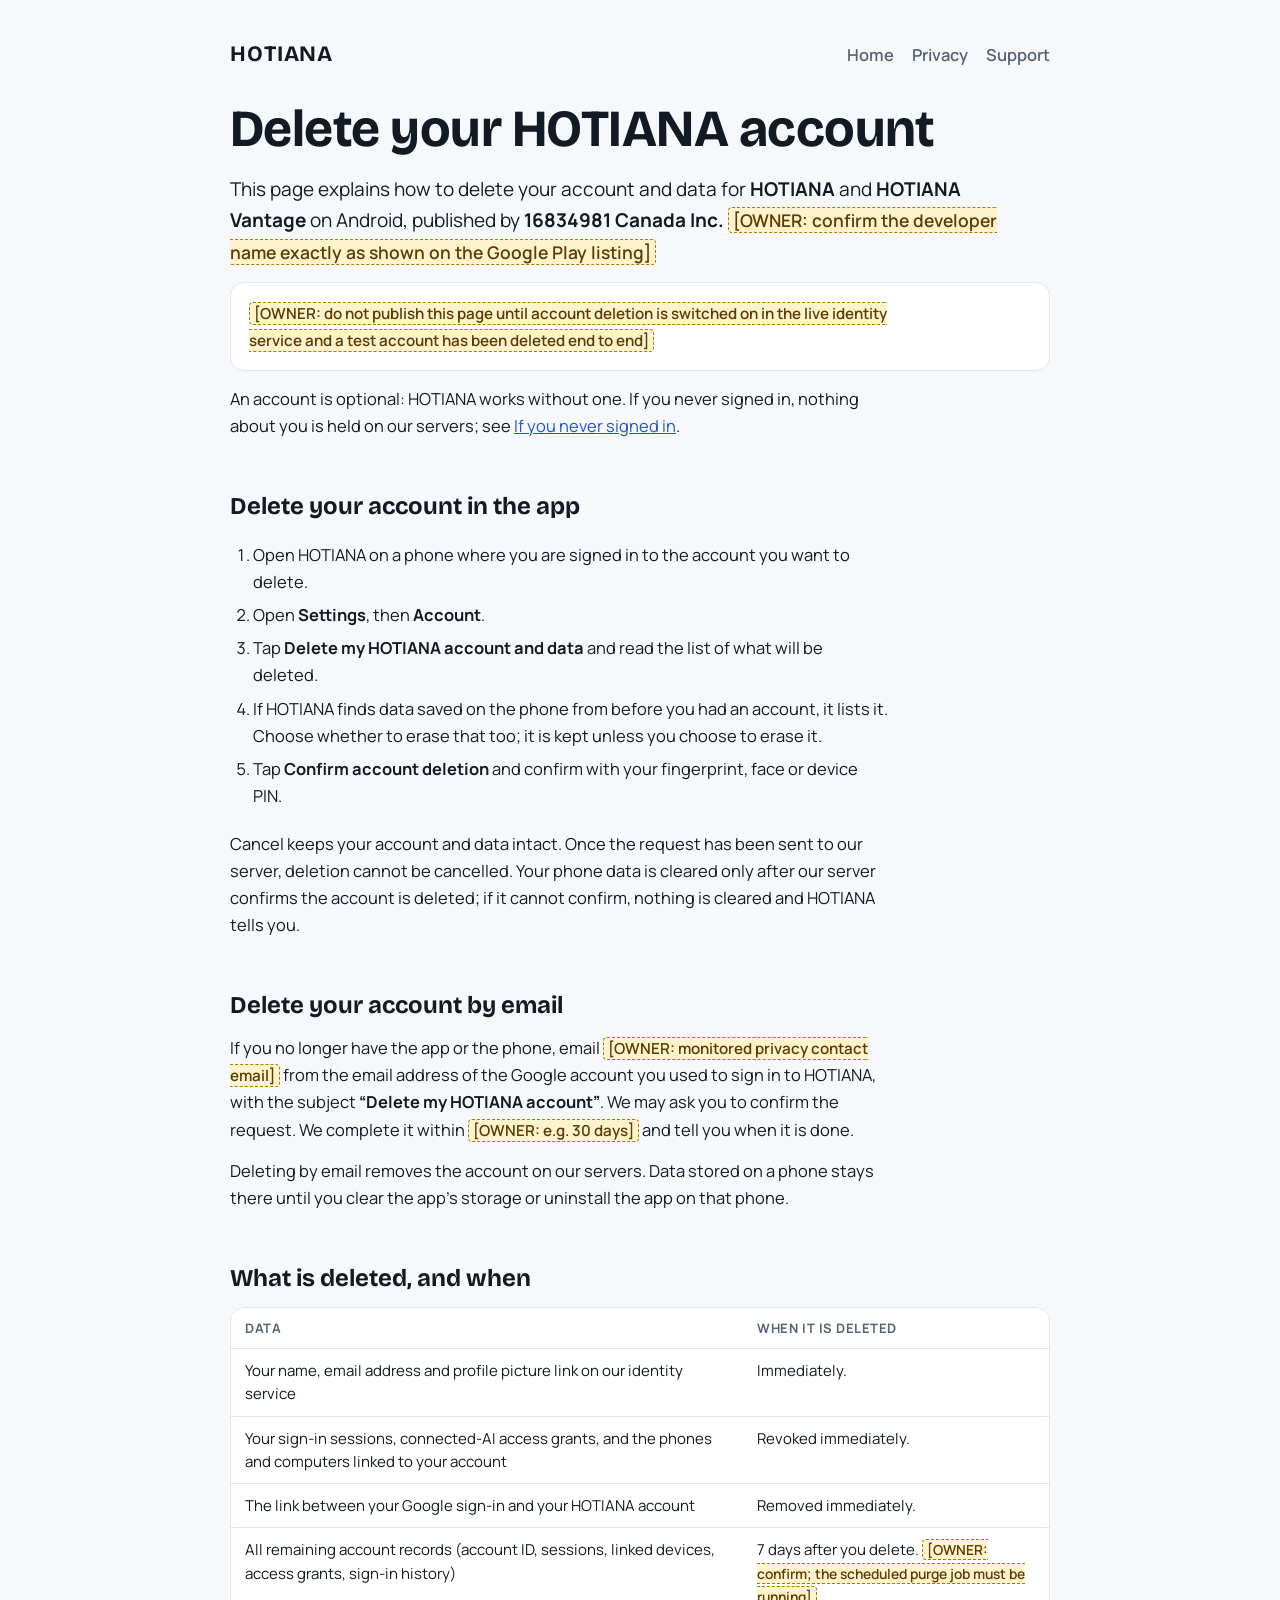
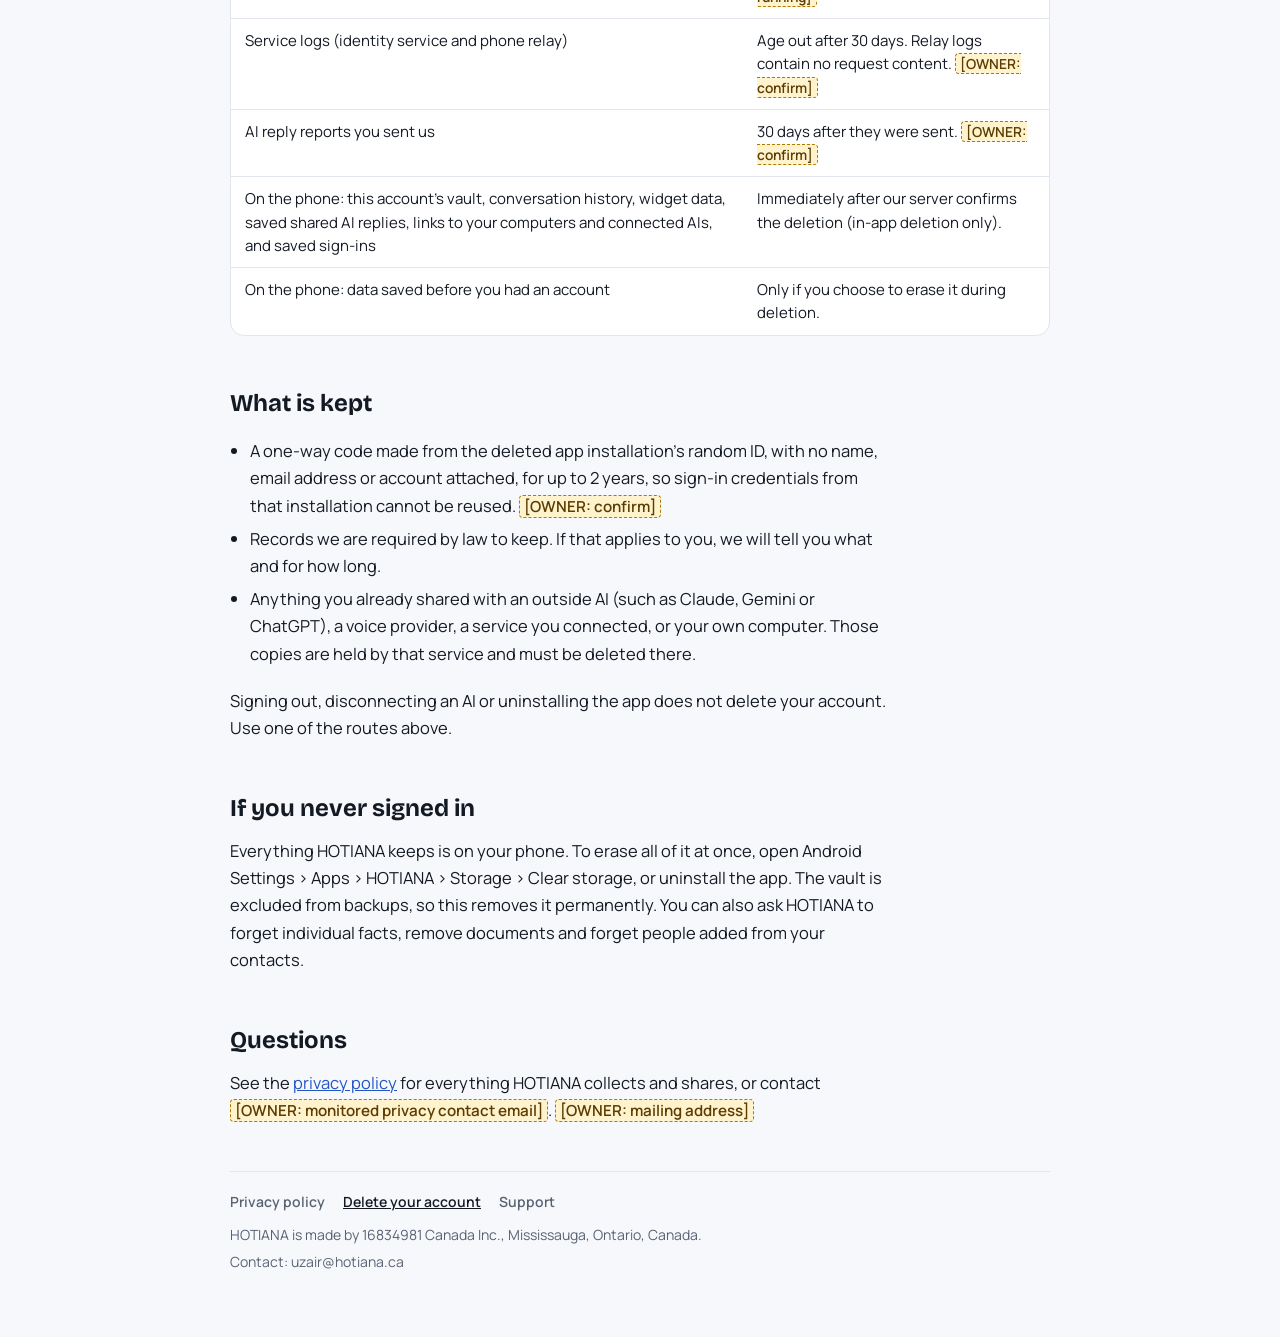
==== delete-account/index.html @ 5a8e0148 "play(P8): D-180 privacy policy and account deletion page for the Play launch - privacy/index.html: r" ====
<!doctype html>
<html lang="en">
<head>
<meta charset="utf-8">
<meta name="viewport" content="width=device-width, initial-scale=1">
<title>Delete HOTIANA Account</title>
<meta name="description" content="How to delete your HOTIANA account and data, in the app or by email, and what is deleted and when.">
<link rel="preconnect" href="https://fonts.googleapis.com"><link rel="preconnect" href="https://fonts.gstatic.com" crossorigin>
<link rel="stylesheet" href="https://fonts.googleapis.com/css2?family=Bricolage+Grotesque:opsz,wght@12..96,700&family=Manrope:wght@400;600;700&display=swap">
<link rel="stylesheet" href="/style.css">
</head>
<body>
<div class="wrap">
  <nav><a class="brand" href="/">HOTIANA</a><div class="links"><a href="/">Home</a><a href="/privacy/">Privacy</a><a href="/support/">Support</a></div></nav>
  <main class="policy">
    <section>
      <h1>Delete your HOTIANA account</h1>
      <p class="lede">This page explains how to delete your account and data for <strong>HOTIANA</strong> and <strong>HOTIANA Vantage</strong> on Android, published by <strong>16834981 Canada Inc.</strong> <span class="owner">[OWNER: confirm the developer name exactly as shown on the Google Play listing]</span></p>
      <div class="notice"><p><span class="owner">[OWNER: do not publish this page until account deletion is switched on in the live identity service and a test account has been deleted end to end]</span></p></div>
      <p>An account is optional: HOTIANA works without one. If you never signed in, nothing about you is held on our servers; see <a href="#no-account">If you never signed in</a>.</p>
    </section>

    <section>
      <h2>Delete your account in the app</h2>
      <ol>
        <li>Open HOTIANA on a phone where you are signed in to the account you want to delete.</li>
        <li>Open <strong>Settings</strong>, then <strong>Account</strong>.</li>
        <li>Tap <strong>Delete my HOTIANA account and data</strong> and read the list of what will be deleted.</li>
        <li>If HOTIANA finds data saved on the phone from before you had an account, it lists it. Choose whether to erase that too; it is kept unless you choose to erase it.</li>
        <li>Tap <strong>Confirm account deletion</strong> and confirm with your fingerprint, face or device PIN.</li>
      </ol>
      <p>Cancel keeps your account and data intact. Once the request has been sent to our server, deletion cannot be cancelled. Your phone data is cleared only after our server confirms the account is deleted; if it cannot confirm, nothing is cleared and HOTIANA tells you.</p>
    </section>

    <section>
      <h2>Delete your account by email</h2>
      <p>If you no longer have the app or the phone, email <span class="owner">[OWNER: monitored privacy contact email]</span> from the email address of the Google account you used to sign in to HOTIANA, with the subject <strong>&ldquo;Delete my HOTIANA account&rdquo;</strong>. We may ask you to confirm the request. We complete it within <span class="owner">[OWNER: e.g. 30 days]</span> and tell you when it is done.</p>
      <p>Deleting by email removes the account on our servers. Data stored on a phone stays there until you clear the app's storage or uninstall the app on that phone.</p>
    </section>

    <section>
      <h2>What is deleted, and when</h2>
      <div class="table-wrap"><table>
        <thead><tr><th>Data</th><th>When it is deleted</th></tr></thead>
        <tbody>
          <tr><td data-label="Data">Your name, email address and profile picture link on our identity service</td><td data-label="When it is deleted">Immediately.</td></tr>
          <tr><td data-label="Data">Your sign-in sessions, connected-AI access grants, and the phones and computers linked to your account</td><td data-label="When it is deleted">Revoked immediately.</td></tr>
          <tr><td data-label="Data">The link between your Google sign-in and your HOTIANA account</td><td data-label="When it is deleted">Removed immediately.</td></tr>
          <tr><td data-label="Data">All remaining account records (account ID, sessions, linked devices, access grants, sign-in history)</td><td data-label="When it is deleted">7 days after you delete. <span class="owner">[OWNER: confirm; the scheduled purge job must be running]</span></td></tr>
          <tr><td data-label="Data">Service logs (identity service and phone relay)</td><td data-label="When it is deleted">Age out after 30 days. Relay logs contain no request content. <span class="owner">[OWNER: confirm]</span></td></tr>
          <tr><td data-label="Data">AI reply reports you sent us</td><td data-label="When it is deleted">30 days after they were sent. <span class="owner">[OWNER: confirm]</span></td></tr>
          <tr><td data-label="Data">On the phone: this account's vault, conversation history, widget data, saved shared AI replies, links to your computers and connected AIs, and saved sign-ins</td><td data-label="When it is deleted">Immediately after our server confirms the deletion (in-app deletion only).</td></tr>
          <tr><td data-label="Data">On the phone: data saved before you had an account</td><td data-label="When it is deleted">Only if you choose to erase it during deletion.</td></tr>
        </tbody>
      </table></div>
    </section>

    <section>
      <h2>What is kept</h2>
      <ul>
        <li>A one-way code made from the deleted app installation's random ID, with no name, email address or account attached, for up to 2 years, so sign-in credentials from that installation cannot be reused. <span class="owner">[OWNER: confirm]</span></li>
        <li>Records we are required by law to keep. If that applies to you, we will tell you what and for how long.</li>
        <li>Anything you already shared with an outside AI (such as Claude, Gemini or ChatGPT), a voice provider, a service you connected, or your own computer. Those copies are held by that service and must be deleted there.</li>
      </ul>
      <p>Signing out, disconnecting an AI or uninstalling the app does not delete your account. Use one of the routes above.</p>
    </section>

    <section id="no-account">
      <h2>If you never signed in</h2>
      <p>Everything HOTIANA keeps is on your phone. To erase all of it at once, open Android Settings &rsaquo; Apps &rsaquo; HOTIANA &rsaquo; Storage &rsaquo; Clear storage, or uninstall the app. The vault is excluded from backups, so this removes it permanently. You can also ask HOTIANA to forget individual facts, remove documents and forget people added from your contacts.</p>
    </section>

    <section>
      <h2>Questions</h2>
      <p>See the <a href="/privacy/">privacy policy</a> for everything HOTIANA collects and shares, or contact <span class="owner">[OWNER: monitored privacy contact email]</span>. <span class="owner">[OWNER: mailing address]</span></p>
    </section>
  </main>
  <footer>
    <div class="footer-links"><a href="/privacy/">Privacy policy</a><a href="/delete-account/" aria-current="page">Delete your account</a><a href="/support/">Support</a></div>
    <span>HOTIANA is made by 16834981 Canada Inc., Mississauga, Ontario, Canada.</span>
    <span>Contact: uzair@hotiana.ca</span>
  </footer>
</div>
</body>
</html>
---- style.css ----
:root{
  --bg:#f7f8fb; --surface:#ffffff; --ink:#141a24; --muted:#586273; --line:#e0e5ee; --accent:#2156c4;
  --owner-bg:#fff3cd; --owner-ink:#5c3c00; --owner-line:#b07a00;
  --display:"Bricolage Grotesque","Segoe UI",system-ui,sans-serif; --body:"Manrope","Segoe UI",system-ui,sans-serif;
}
@media (prefers-color-scheme: dark){
  :root{ color-scheme:dark; --bg:#0f1319; --surface:#161b23; --ink:#e7ebf1; --muted:#9ba6b6; --line:#28303b; --accent:#86aef2;
    --owner-bg:#3a2d0a; --owner-ink:#ffd88a; --owner-line:#a07a2a; }
}
*{box-sizing:border-box}
html,body{margin:0}
body{background:var(--bg); color:var(--ink); font-family:var(--body); font-size:16.5px; line-height:1.65}
.wrap{max-width:860px; margin:0 auto; padding-inline:20px; padding-block:28px 64px}
nav{display:flex; justify-content:space-between; align-items:center; gap:16px; flex-wrap:wrap; padding-block:8px 28px}
nav .brand{font-family:var(--display); font-weight:700; font-size:22px; letter-spacing:.04em; color:var(--ink); text-decoration:none}
nav .links{display:flex; gap:18px; flex-wrap:wrap}
nav a{color:var(--muted); text-decoration:none; font-weight:600}
nav a:hover, nav a[aria-current="page"]{color:var(--ink)}
h1,h2,h3{font-family:var(--display); line-height:1.15; text-wrap:balance; margin:0}
h1{font-size:clamp(32px,6vw,52px); letter-spacing:-.01em}
h2{font-size:24px; margin-top:8px}
h3{font-size:18px}
main{display:flex; flex-direction:column; gap:36px}
section{display:flex; flex-direction:column; gap:14px}
p{margin:0; max-width:66ch}
.lede{font-size:19px; color:var(--ink)}
.muted{color:var(--muted)}
.grid{display:grid; grid-template-columns:repeat(3,minmax(0,1fr)); gap:14px}
@media (max-width:760px){ .grid{grid-template-columns:1fr} }
.card{background:var(--surface); border:1px solid var(--line); border-radius:14px; padding:18px; display:flex; flex-direction:column; gap:8px}
.status{font-size:13px; font-weight:700; letter-spacing:.06em; text-transform:uppercase; color:var(--accent)}
.policy h2{margin-top:18px} .policy ul{margin:0; padding-left:1.2em; max-width:66ch}
.policy li{margin-block:6px}
.notice{background:var(--surface); border:1px solid var(--line); border-radius:14px; padding:16px 18px}
footer{margin-top:48px; padding-top:18px; border-top:1px solid var(--line); color:var(--muted); font-size:14px; display:flex; flex-direction:column; gap:4px}
footer .footer-links{display:flex; gap:6px 18px; flex-wrap:wrap; margin-bottom:6px}
footer .footer-links a{color:var(--muted); font-weight:600; text-decoration:none}
footer .footer-links a:hover, footer .footer-links a[aria-current="page"]{color:var(--ink); text-decoration:underline}
.policy h3{margin-top:10px}
.policy ol{margin:0; padding-left:1.4em; max-width:66ch}
.table-wrap{overflow-x:auto; background:var(--surface); border:1px solid var(--line); border-radius:14px}
.policy table{width:100%; min-width:520px; border-collapse:collapse; font-size:15px; line-height:1.55}
.policy th, .policy td{text-align:left; vertical-align:top; padding:10px 14px; border-bottom:1px solid var(--line)}
.policy tr:last-child td{border-bottom:0}
.policy th{font-size:13px; font-weight:700; letter-spacing:.04em; text-transform:uppercase; color:var(--muted)}
@media (max-width:640px){
  .policy table{min-width:0}
  .policy thead{display:none}
  .policy table, .policy tbody, .policy tr, .policy td{display:block}
  .policy tr{padding:12px 16px; border-bottom:1px solid var(--line)}
  .policy tr:last-child{border-bottom:0}
  .policy td{padding:2px 0; border-bottom:0}
  .policy td[data-label]::before{content:attr(data-label); display:block; font-size:12px; font-weight:700; letter-spacing:.04em; text-transform:uppercase; color:var(--muted); margin-top:6px}
  .policy td:first-child[data-label]::before{margin-top:0}
}
.owner{background:var(--owner-bg); color:var(--owner-ink); border:1px dashed var(--owner-line); border-radius:4px; padding:0 4px; font-weight:600; font-size:.92em}
a{color:var(--accent)}
:focus-visible{outline:2px solid var(--accent); outline-offset:2px}
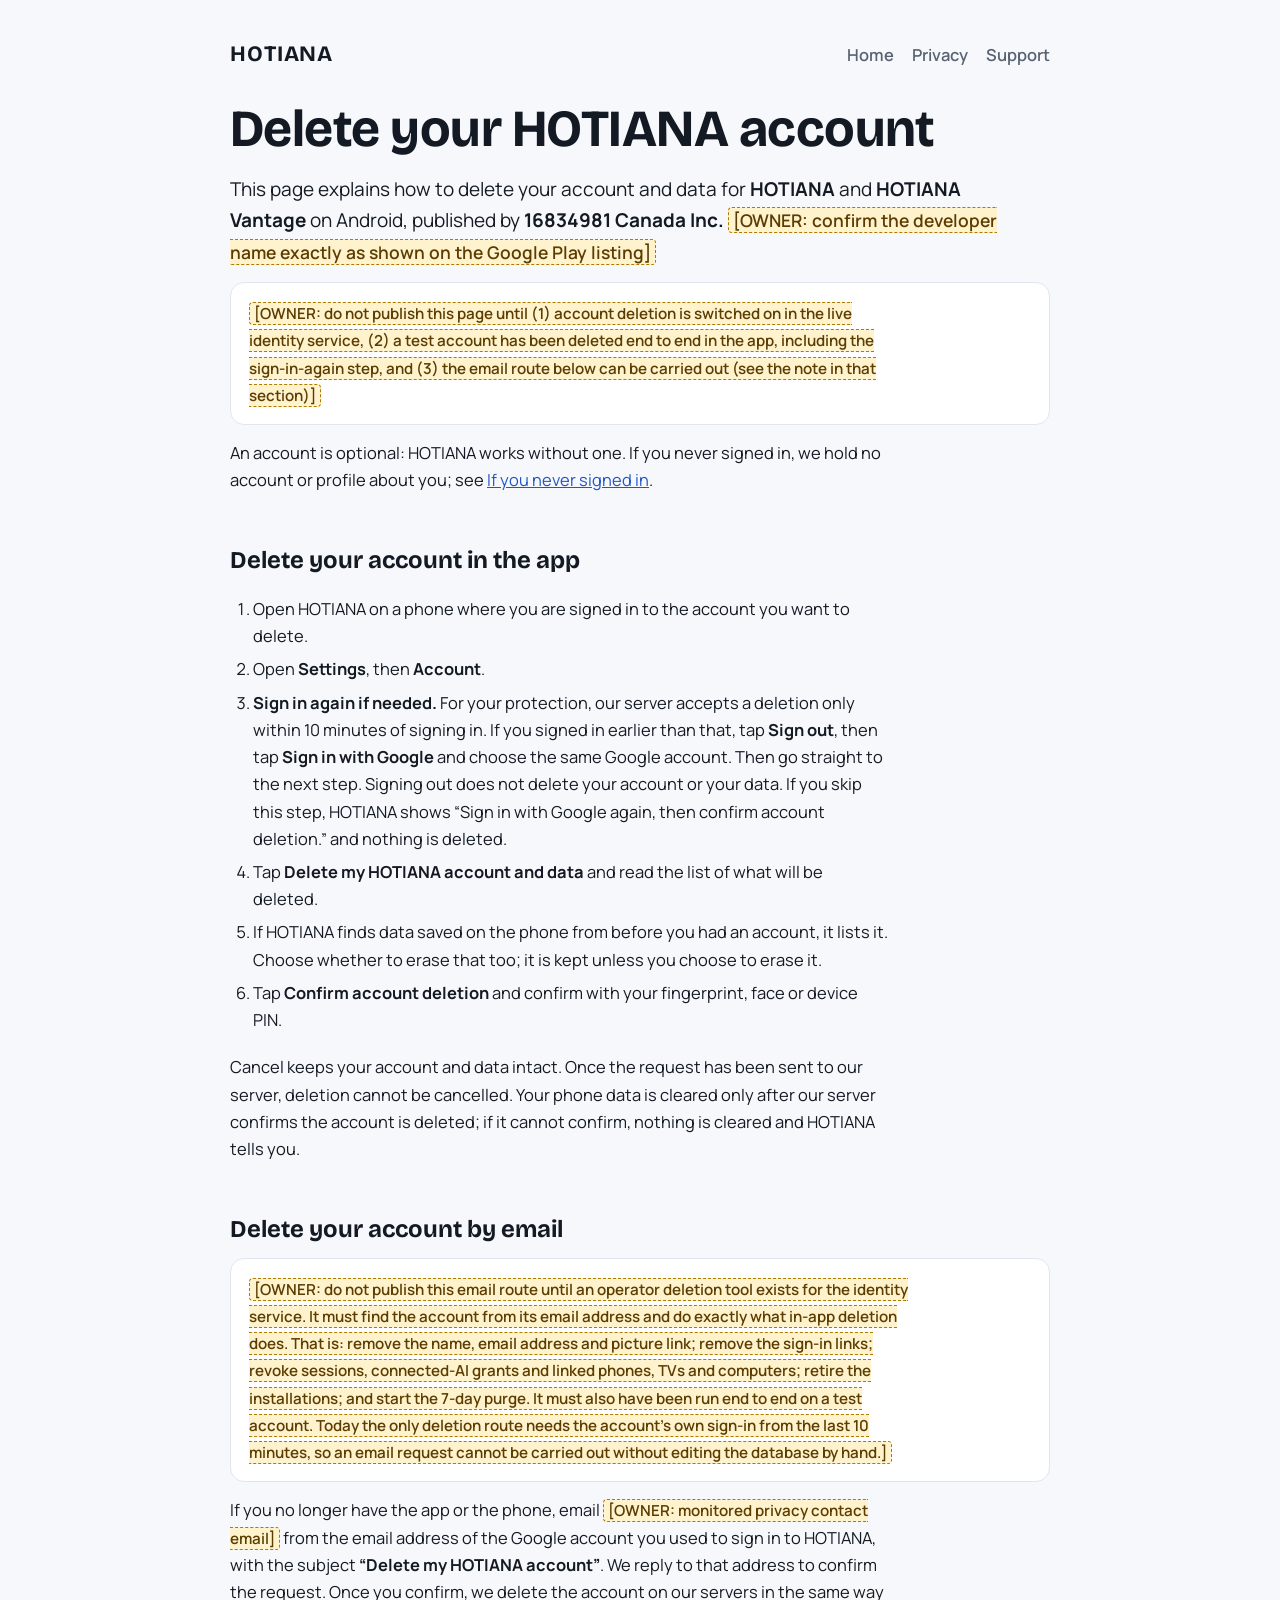
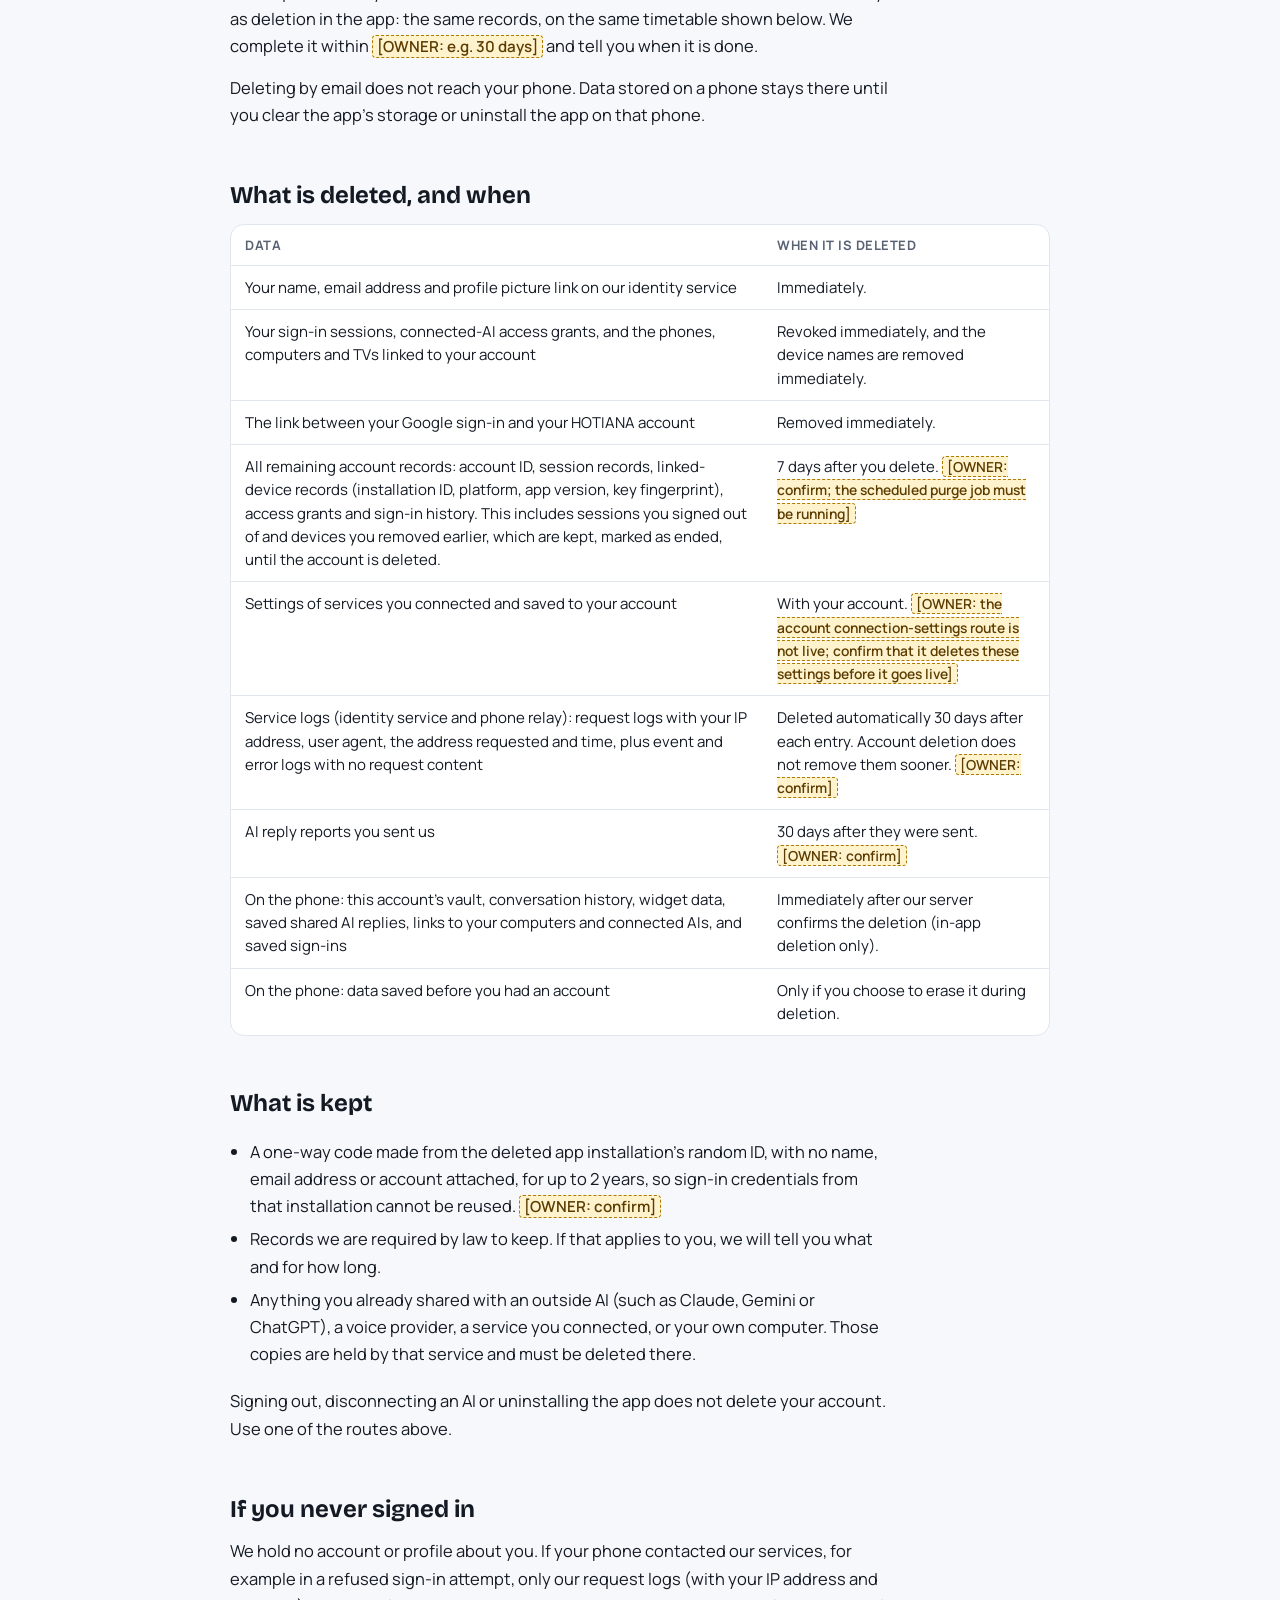
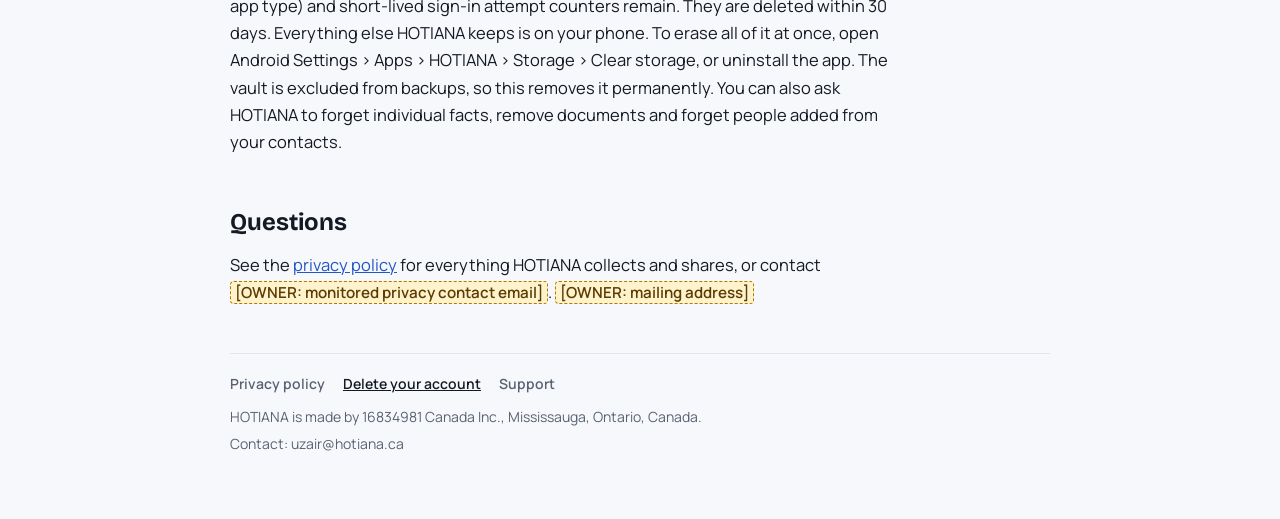
==== commit 3f5852f5: "play(P8): D-180 privacy and deletion pages: cloud voice, retention, logs, deletion steps - Cloud voi" ====
--- a/delete-account/index.html
+++ b/delete-account/index.html
@@ -16,8 +16,8 @@
     <section>
       <h1>Delete your HOTIANA account</h1>
       <p class="lede">This page explains how to delete your account and data for <strong>HOTIANA</strong> and <strong>HOTIANA Vantage</strong> on Android, published by <strong>16834981 Canada Inc.</strong> <span class="owner">[OWNER: confirm the developer name exactly as shown on the Google Play listing]</span></p>
-      <div class="notice"><p><span class="owner">[OWNER: do not publish this page until account deletion is switched on in the live identity service and a test account has been deleted end to end]</span></p></div>
-      <p>An account is optional: HOTIANA works without one. If you never signed in, nothing about you is held on our servers; see <a href="#no-account">If you never signed in</a>.</p>
+      <div class="notice"><p><span class="owner">[OWNER: do not publish this page until (1) account deletion is switched on in the live identity service, (2) a test account has been deleted end to end in the app, including the sign-in-again step, and (3) the email route below can be carried out (see the note in that section)]</span></p></div>
+      <p>An account is optional: HOTIANA works without one. If you never signed in, we hold no account or profile about you; see <a href="#no-account">If you never signed in</a>.</p>
     </section>
 
     <section>
@@ -25,6 +25,7 @@
       <ol>
         <li>Open HOTIANA on a phone where you are signed in to the account you want to delete.</li>
         <li>Open <strong>Settings</strong>, then <strong>Account</strong>.</li>
+        <li><strong>Sign in again if needed.</strong> For your protection, our server accepts a deletion only within 10 minutes of signing in. If you signed in earlier than that, tap <strong>Sign out</strong>, then tap <strong>Sign in with Google</strong> and choose the same Google account. Then go straight to the next step. Signing out does not delete your account or your data. If you skip this step, HOTIANA shows &ldquo;Sign in with Google again, then confirm account deletion.&rdquo; and nothing is deleted.</li>
         <li>Tap <strong>Delete my HOTIANA account and data</strong> and read the list of what will be deleted.</li>
         <li>If HOTIANA finds data saved on the phone from before you had an account, it lists it. Choose whether to erase that too; it is kept unless you choose to erase it.</li>
         <li>Tap <strong>Confirm account deletion</strong> and confirm with your fingerprint, face or device PIN.</li>
@@ -34,8 +35,9 @@
 
     <section>
       <h2>Delete your account by email</h2>
-      <p>If you no longer have the app or the phone, email <span class="owner">[OWNER: monitored privacy contact email]</span> from the email address of the Google account you used to sign in to HOTIANA, with the subject <strong>&ldquo;Delete my HOTIANA account&rdquo;</strong>. We may ask you to confirm the request. We complete it within <span class="owner">[OWNER: e.g. 30 days]</span> and tell you when it is done.</p>
-      <p>Deleting by email removes the account on our servers. Data stored on a phone stays there until you clear the app's storage or uninstall the app on that phone.</p>
+      <div class="notice"><p><span class="owner">[OWNER: do not publish this email route until an operator deletion tool exists for the identity service. It must find the account from its email address and do exactly what in-app deletion does. That is: remove the name, email address and picture link; remove the sign-in links; revoke sessions, connected-AI grants and linked phones, TVs and computers; retire the installations; and start the 7-day purge. It must also have been run end to end on a test account. Today the only deletion route needs the account's own sign-in from the last 10 minutes, so an email request cannot be carried out without editing the database by hand.]</span></p></div>
+      <p>If you no longer have the app or the phone, email <span class="owner">[OWNER: monitored privacy contact email]</span> from the email address of the Google account you used to sign in to HOTIANA, with the subject <strong>&ldquo;Delete my HOTIANA account&rdquo;</strong>. We reply to that address to confirm the request. Once you confirm, we delete the account on our servers in the same way as deletion in the app: the same records, on the same timetable shown below. We complete it within <span class="owner">[OWNER: e.g. 30 days]</span> and tell you when it is done.</p>
+      <p>Deleting by email does not reach your phone. Data stored on a phone stays there until you clear the app's storage or uninstall the app on that phone.</p>
     </section>
 
     <section>
@@ -44,10 +46,11 @@
         <thead><tr><th>Data</th><th>When it is deleted</th></tr></thead>
         <tbody>
           <tr><td data-label="Data">Your name, email address and profile picture link on our identity service</td><td data-label="When it is deleted">Immediately.</td></tr>
-          <tr><td data-label="Data">Your sign-in sessions, connected-AI access grants, and the phones and computers linked to your account</td><td data-label="When it is deleted">Revoked immediately.</td></tr>
+          <tr><td data-label="Data">Your sign-in sessions, connected-AI access grants, and the phones, computers and TVs linked to your account</td><td data-label="When it is deleted">Revoked immediately, and the device names are removed immediately.</td></tr>
           <tr><td data-label="Data">The link between your Google sign-in and your HOTIANA account</td><td data-label="When it is deleted">Removed immediately.</td></tr>
-          <tr><td data-label="Data">All remaining account records (account ID, sessions, linked devices, access grants, sign-in history)</td><td data-label="When it is deleted">7 days after you delete. <span class="owner">[OWNER: confirm; the scheduled purge job must be running]</span></td></tr>
-          <tr><td data-label="Data">Service logs (identity service and phone relay)</td><td data-label="When it is deleted">Age out after 30 days. Relay logs contain no request content. <span class="owner">[OWNER: confirm]</span></td></tr>
+          <tr><td data-label="Data">All remaining account records: account ID, session records, linked-device records (installation ID, platform, app version, key fingerprint), access grants and sign-in history. This includes sessions you signed out of and devices you removed earlier, which are kept, marked as ended, until the account is deleted.</td><td data-label="When it is deleted">7 days after you delete. <span class="owner">[OWNER: confirm; the scheduled purge job must be running]</span></td></tr>
+          <tr><td data-label="Data">Settings of services you connected and saved to your account</td><td data-label="When it is deleted">With your account. <span class="owner">[OWNER: the account connection-settings route is not live; confirm that it deletes these settings before it goes live]</span></td></tr>
+          <tr><td data-label="Data">Service logs (identity service and phone relay): request logs with your IP address, user agent, the address requested and time, plus event and error logs with no request content</td><td data-label="When it is deleted">Deleted automatically 30 days after each entry. Account deletion does not remove them sooner. <span class="owner">[OWNER: confirm]</span></td></tr>
           <tr><td data-label="Data">AI reply reports you sent us</td><td data-label="When it is deleted">30 days after they were sent. <span class="owner">[OWNER: confirm]</span></td></tr>
           <tr><td data-label="Data">On the phone: this account's vault, conversation history, widget data, saved shared AI replies, links to your computers and connected AIs, and saved sign-ins</td><td data-label="When it is deleted">Immediately after our server confirms the deletion (in-app deletion only).</td></tr>
           <tr><td data-label="Data">On the phone: data saved before you had an account</td><td data-label="When it is deleted">Only if you choose to erase it during deletion.</td></tr>
@@ -67,7 +70,7 @@
 
     <section id="no-account">
       <h2>If you never signed in</h2>
-      <p>Everything HOTIANA keeps is on your phone. To erase all of it at once, open Android Settings &rsaquo; Apps &rsaquo; HOTIANA &rsaquo; Storage &rsaquo; Clear storage, or uninstall the app. The vault is excluded from backups, so this removes it permanently. You can also ask HOTIANA to forget individual facts, remove documents and forget people added from your contacts.</p>
+      <p>We hold no account or profile about you. If your phone contacted our services, for example in a refused sign-in attempt, only our request logs (with your IP address and app type) and short-lived sign-in attempt counters remain. They are deleted within 30 days. Everything else HOTIANA keeps is on your phone. To erase all of it at once, open Android Settings &rsaquo; Apps &rsaquo; HOTIANA &rsaquo; Storage &rsaquo; Clear storage, or uninstall the app. The vault is excluded from backups, so this removes it permanently. You can also ask HOTIANA to forget individual facts, remove documents and forget people added from your contacts.</p>
     </section>
 
     <section>
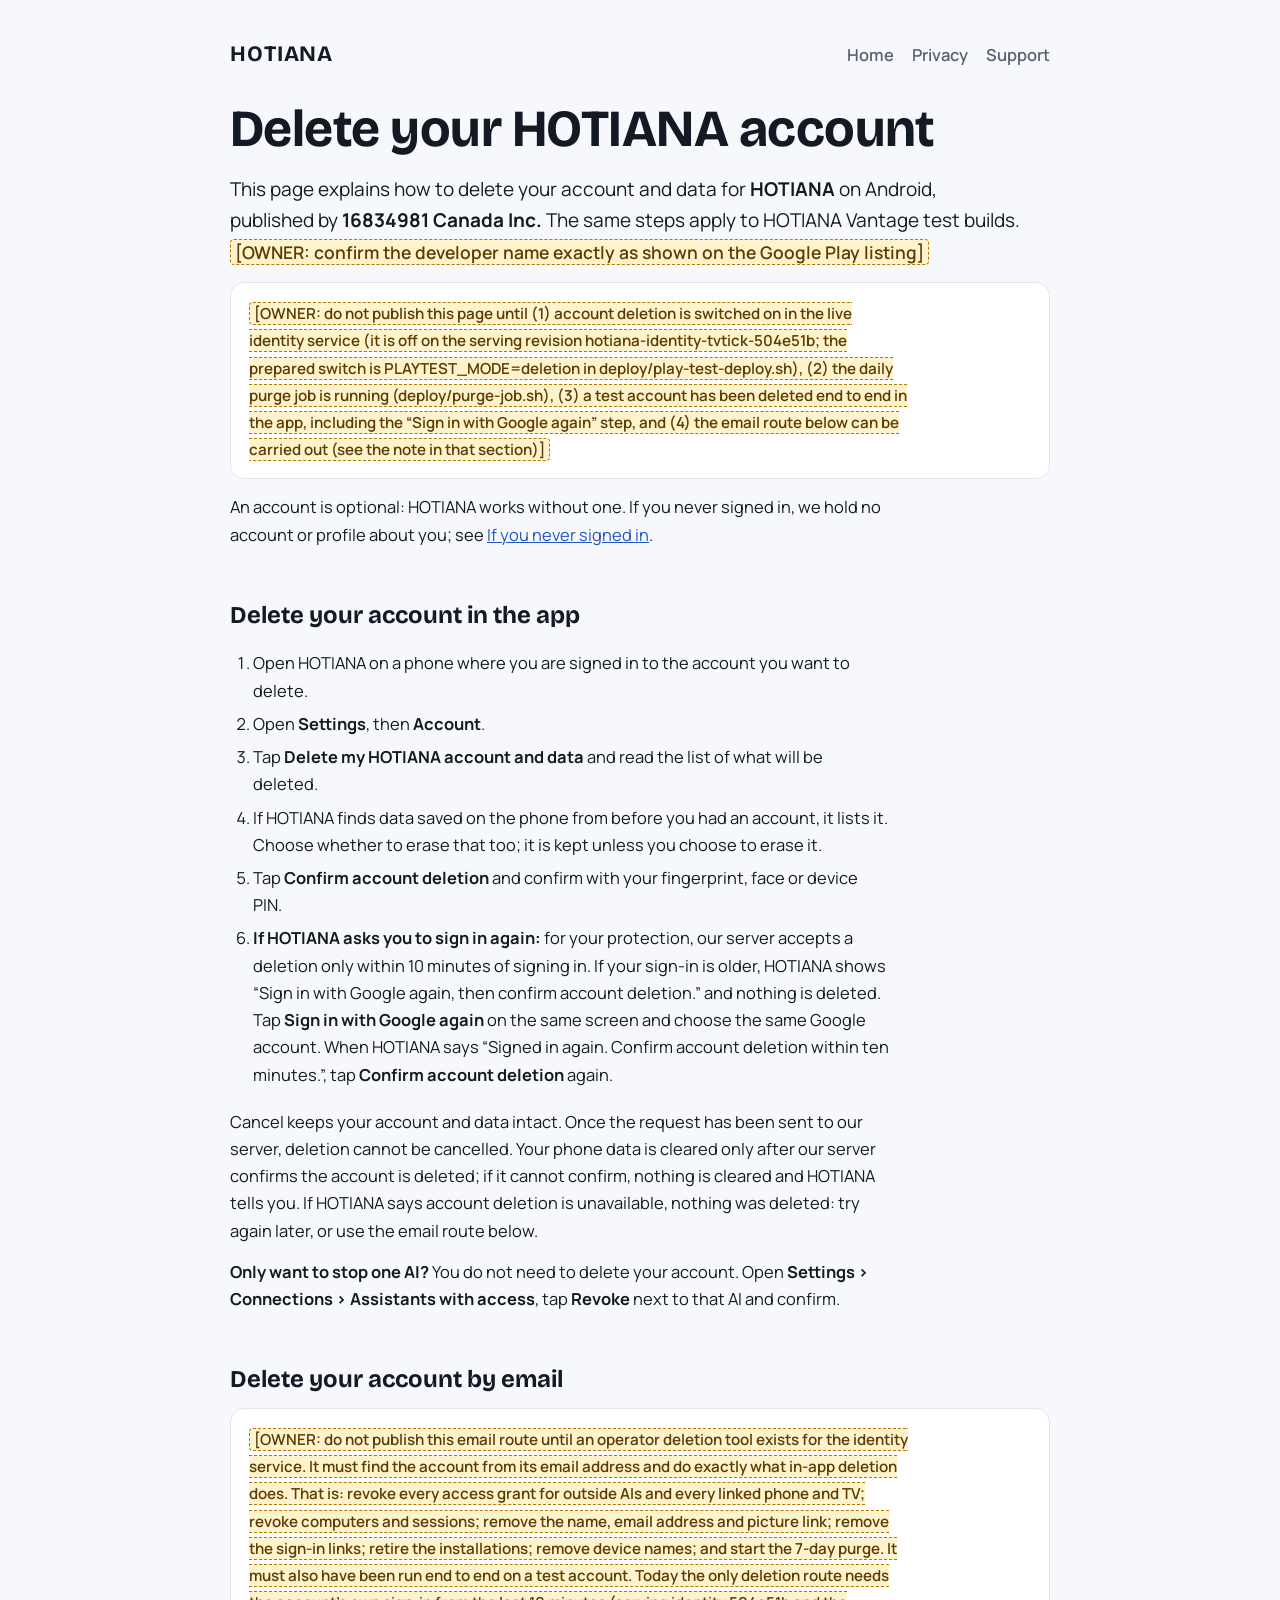
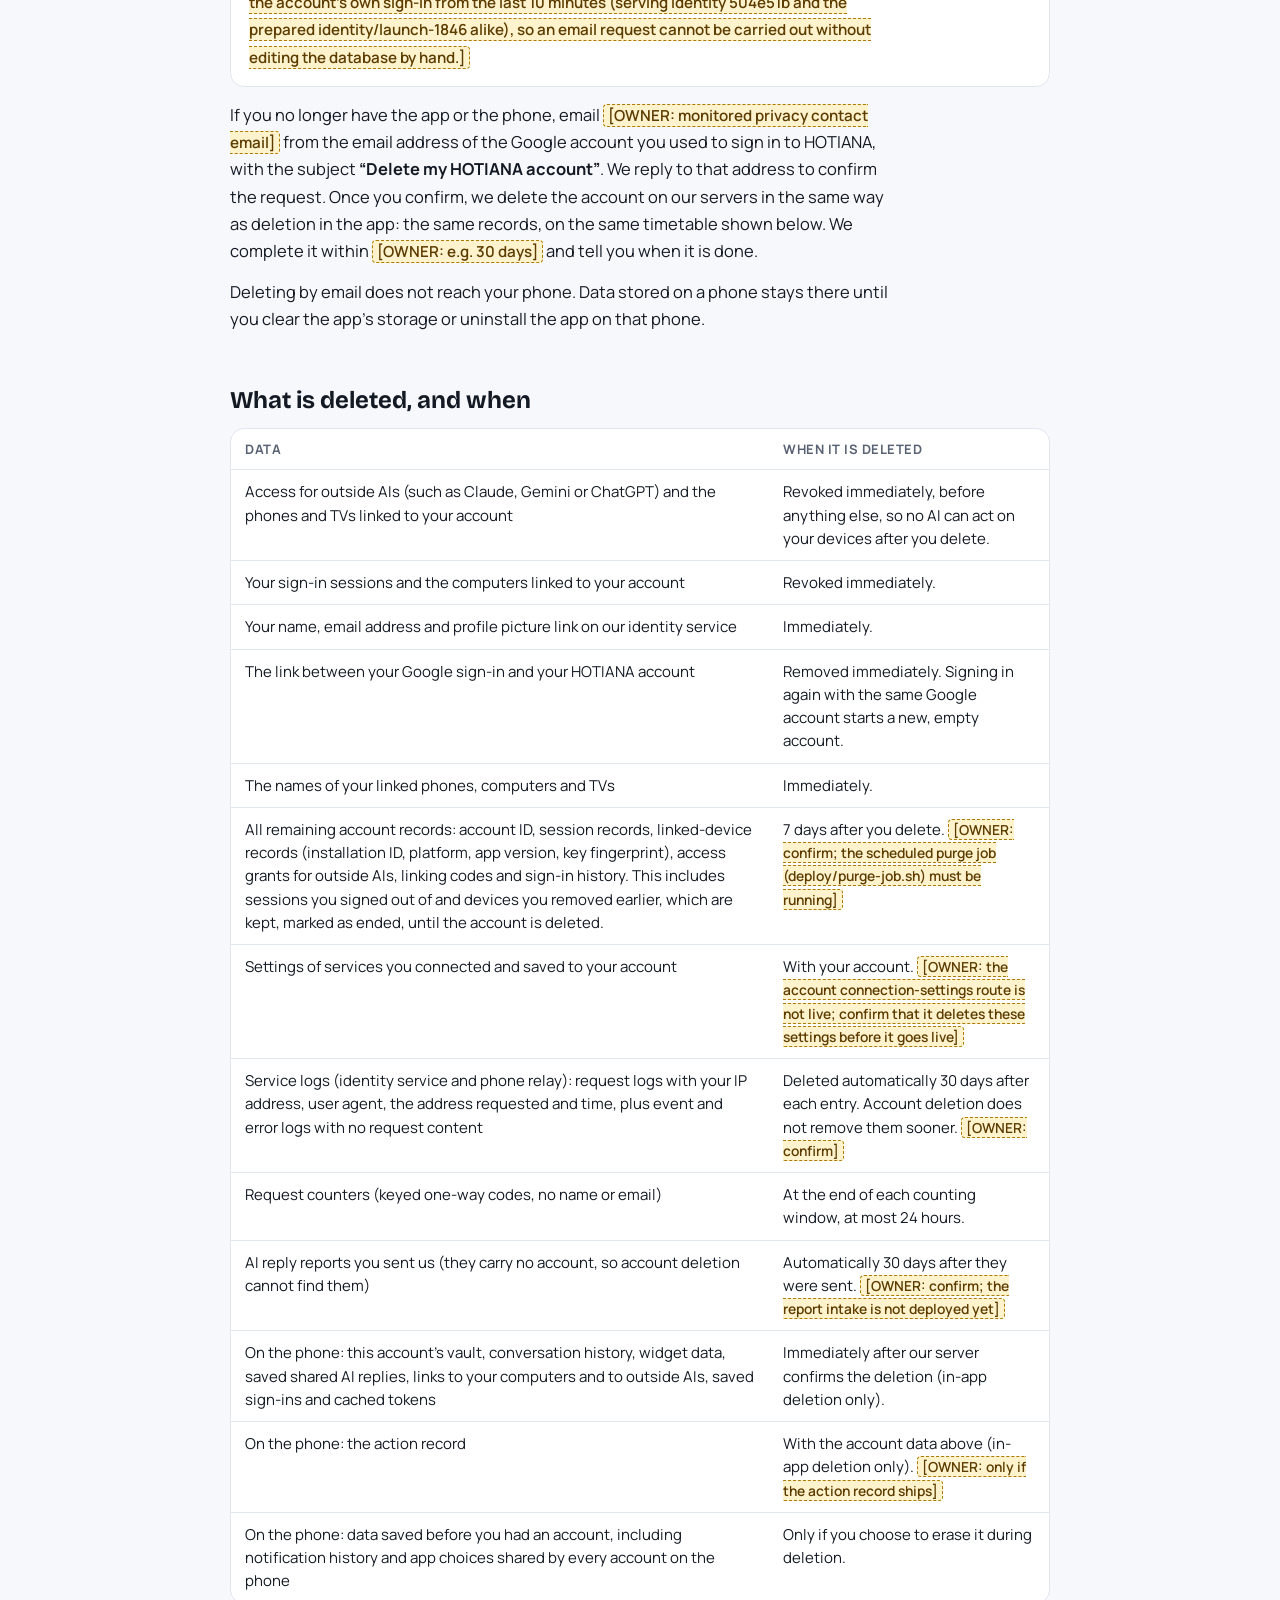
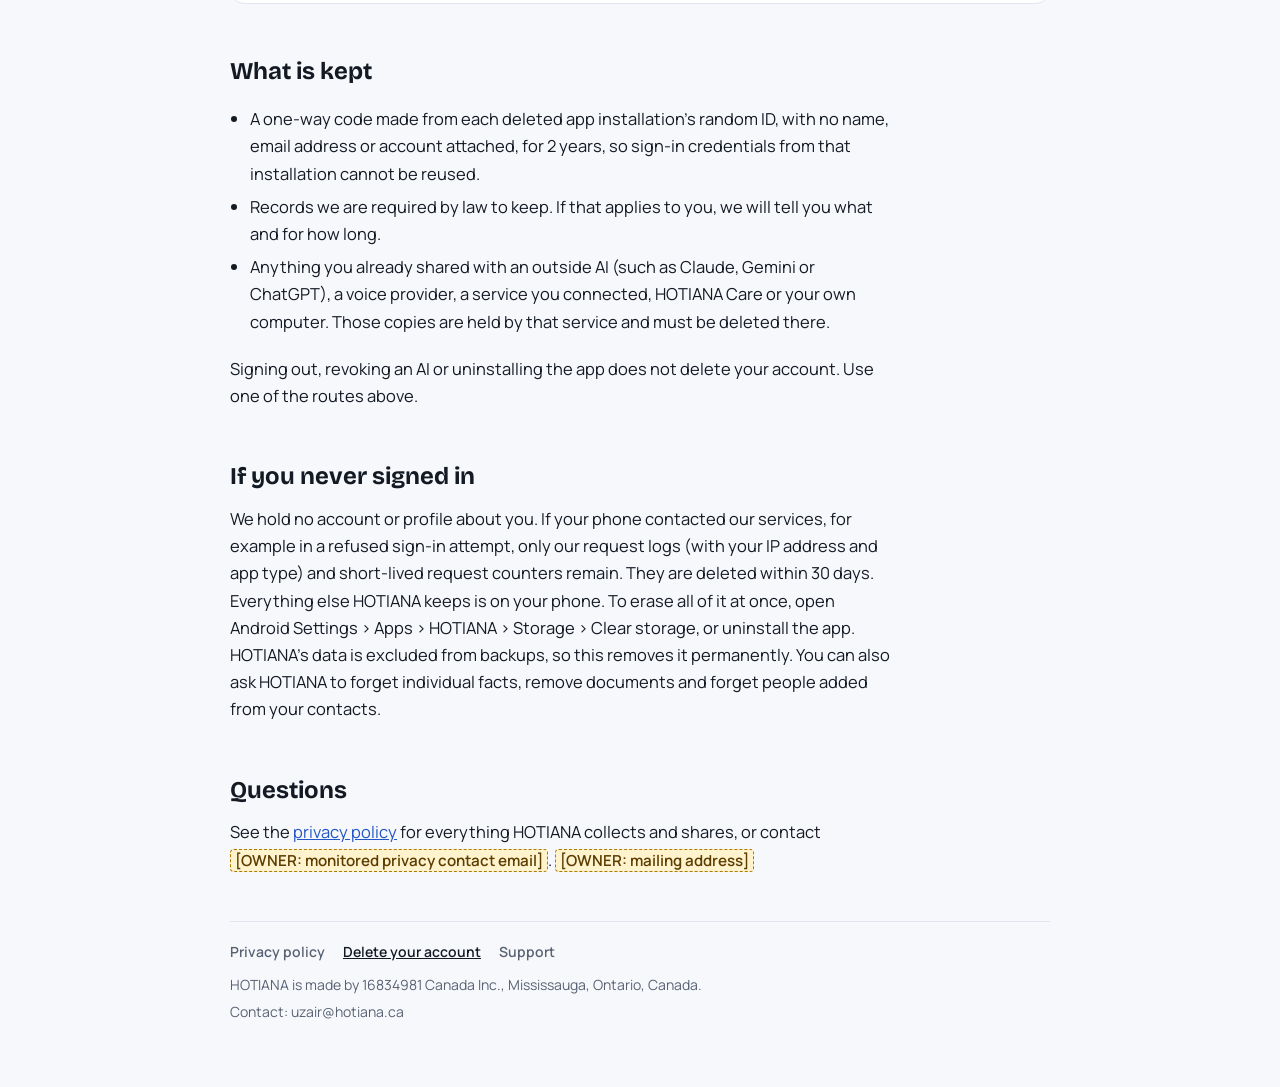
==== commit 1bd6d1e0: "play(1846): D-270 privacy and deletion pages match the 1846 app and serving identity Privacy: outsid" ====
--- a/delete-account/index.html
+++ b/delete-account/index.html
@@ -15,8 +15,8 @@
   <main class="policy">
     <section>
       <h1>Delete your HOTIANA account</h1>
-      <p class="lede">This page explains how to delete your account and data for <strong>HOTIANA</strong> and <strong>HOTIANA Vantage</strong> on Android, published by <strong>16834981 Canada Inc.</strong> <span class="owner">[OWNER: confirm the developer name exactly as shown on the Google Play listing]</span></p>
-      <div class="notice"><p><span class="owner">[OWNER: do not publish this page until (1) account deletion is switched on in the live identity service, (2) a test account has been deleted end to end in the app, including the sign-in-again step, and (3) the email route below can be carried out (see the note in that section)]</span></p></div>
+      <p class="lede">This page explains how to delete your account and data for <strong>HOTIANA</strong> on Android, published by <strong>16834981 Canada Inc.</strong> The same steps apply to HOTIANA Vantage test builds. <span class="owner">[OWNER: confirm the developer name exactly as shown on the Google Play listing]</span></p>
+      <div class="notice"><p><span class="owner">[OWNER: do not publish this page until (1) account deletion is switched on in the live identity service (it is off on the serving revision hotiana-identity-tvtick-504e51b; the prepared switch is PLAYTEST_MODE=deletion in deploy/play-test-deploy.sh), (2) the daily purge job is running (deploy/purge-job.sh), (3) a test account has been deleted end to end in the app, including the &ldquo;Sign in with Google again&rdquo; step, and (4) the email route below can be carried out (see the note in that section)]</span></p></div>
       <p>An account is optional: HOTIANA works without one. If you never signed in, we hold no account or profile about you; see <a href="#no-account">If you never signed in</a>.</p>
     </section>
 
@@ -25,17 +25,18 @@
       <ol>
         <li>Open HOTIANA on a phone where you are signed in to the account you want to delete.</li>
         <li>Open <strong>Settings</strong>, then <strong>Account</strong>.</li>
-        <li><strong>Sign in again if needed.</strong> For your protection, our server accepts a deletion only within 10 minutes of signing in. If you signed in earlier than that, tap <strong>Sign out</strong>, then tap <strong>Sign in with Google</strong> and choose the same Google account. Then go straight to the next step. Signing out does not delete your account or your data. If you skip this step, HOTIANA shows &ldquo;Sign in with Google again, then confirm account deletion.&rdquo; and nothing is deleted.</li>
         <li>Tap <strong>Delete my HOTIANA account and data</strong> and read the list of what will be deleted.</li>
         <li>If HOTIANA finds data saved on the phone from before you had an account, it lists it. Choose whether to erase that too; it is kept unless you choose to erase it.</li>
         <li>Tap <strong>Confirm account deletion</strong> and confirm with your fingerprint, face or device PIN.</li>
+        <li><strong>If HOTIANA asks you to sign in again:</strong> for your protection, our server accepts a deletion only within 10 minutes of signing in. If your sign-in is older, HOTIANA shows &ldquo;Sign in with Google again, then confirm account deletion.&rdquo; and nothing is deleted. Tap <strong>Sign in with Google again</strong> on the same screen and choose the same Google account. When HOTIANA says &ldquo;Signed in again. Confirm account deletion within ten minutes.&rdquo;, tap <strong>Confirm account deletion</strong> again.</li>
       </ol>
-      <p>Cancel keeps your account and data intact. Once the request has been sent to our server, deletion cannot be cancelled. Your phone data is cleared only after our server confirms the account is deleted; if it cannot confirm, nothing is cleared and HOTIANA tells you.</p>
+      <p>Cancel keeps your account and data intact. Once the request has been sent to our server, deletion cannot be cancelled. Your phone data is cleared only after our server confirms the account is deleted; if it cannot confirm, nothing is cleared and HOTIANA tells you. If HOTIANA says account deletion is unavailable, nothing was deleted: try again later, or use the email route below.</p>
+      <p><strong>Only want to stop one AI?</strong> You do not need to delete your account. Open <strong>Settings &rsaquo; Connections &rsaquo; Assistants with access</strong>, tap <strong>Revoke</strong> next to that AI and confirm.</p>
     </section>
 
     <section>
       <h2>Delete your account by email</h2>
-      <div class="notice"><p><span class="owner">[OWNER: do not publish this email route until an operator deletion tool exists for the identity service. It must find the account from its email address and do exactly what in-app deletion does. That is: remove the name, email address and picture link; remove the sign-in links; revoke sessions, connected-AI grants and linked phones, TVs and computers; retire the installations; and start the 7-day purge. It must also have been run end to end on a test account. Today the only deletion route needs the account's own sign-in from the last 10 minutes, so an email request cannot be carried out without editing the database by hand.]</span></p></div>
+      <div class="notice"><p><span class="owner">[OWNER: do not publish this email route until an operator deletion tool exists for the identity service. It must find the account from its email address and do exactly what in-app deletion does. That is: revoke every access grant for outside AIs and every linked phone and TV; revoke computers and sessions; remove the name, email address and picture link; remove the sign-in links; retire the installations; remove device names; and start the 7-day purge. It must also have been run end to end on a test account. Today the only deletion route needs the account's own sign-in from the last 10 minutes (serving identity 504e51b and the prepared identity/launch-1846 alike), so an email request cannot be carried out without editing the database by hand.]</span></p></div>
       <p>If you no longer have the app or the phone, email <span class="owner">[OWNER: monitored privacy contact email]</span> from the email address of the Google account you used to sign in to HOTIANA, with the subject <strong>&ldquo;Delete my HOTIANA account&rdquo;</strong>. We reply to that address to confirm the request. Once you confirm, we delete the account on our servers in the same way as deletion in the app: the same records, on the same timetable shown below. We complete it within <span class="owner">[OWNER: e.g. 30 days]</span> and tell you when it is done.</p>
       <p>Deleting by email does not reach your phone. Data stored on a phone stays there until you clear the app's storage or uninstall the app on that phone.</p>
     </section>
@@ -45,15 +46,19 @@
       <div class="table-wrap"><table>
         <thead><tr><th>Data</th><th>When it is deleted</th></tr></thead>
         <tbody>
+          <tr><td data-label="Data">Access for outside AIs (such as Claude, Gemini or ChatGPT) and the phones and TVs linked to your account</td><td data-label="When it is deleted">Revoked immediately, before anything else, so no AI can act on your devices after you delete.</td></tr>
+          <tr><td data-label="Data">Your sign-in sessions and the computers linked to your account</td><td data-label="When it is deleted">Revoked immediately.</td></tr>
           <tr><td data-label="Data">Your name, email address and profile picture link on our identity service</td><td data-label="When it is deleted">Immediately.</td></tr>
-          <tr><td data-label="Data">Your sign-in sessions, connected-AI access grants, and the phones, computers and TVs linked to your account</td><td data-label="When it is deleted">Revoked immediately, and the device names are removed immediately.</td></tr>
-          <tr><td data-label="Data">The link between your Google sign-in and your HOTIANA account</td><td data-label="When it is deleted">Removed immediately.</td></tr>
-          <tr><td data-label="Data">All remaining account records: account ID, session records, linked-device records (installation ID, platform, app version, key fingerprint), access grants and sign-in history. This includes sessions you signed out of and devices you removed earlier, which are kept, marked as ended, until the account is deleted.</td><td data-label="When it is deleted">7 days after you delete. <span class="owner">[OWNER: confirm; the scheduled purge job must be running]</span></td></tr>
+          <tr><td data-label="Data">The link between your Google sign-in and your HOTIANA account</td><td data-label="When it is deleted">Removed immediately. Signing in again with the same Google account starts a new, empty account.</td></tr>
+          <tr><td data-label="Data">The names of your linked phones, computers and TVs</td><td data-label="When it is deleted">Immediately.</td></tr>
+          <tr><td data-label="Data">All remaining account records: account ID, session records, linked-device records (installation ID, platform, app version, key fingerprint), access grants for outside AIs, linking codes and sign-in history. This includes sessions you signed out of and devices you removed earlier, which are kept, marked as ended, until the account is deleted.</td><td data-label="When it is deleted">7 days after you delete. <span class="owner">[OWNER: confirm; the scheduled purge job (deploy/purge-job.sh) must be running]</span></td></tr>
           <tr><td data-label="Data">Settings of services you connected and saved to your account</td><td data-label="When it is deleted">With your account. <span class="owner">[OWNER: the account connection-settings route is not live; confirm that it deletes these settings before it goes live]</span></td></tr>
           <tr><td data-label="Data">Service logs (identity service and phone relay): request logs with your IP address, user agent, the address requested and time, plus event and error logs with no request content</td><td data-label="When it is deleted">Deleted automatically 30 days after each entry. Account deletion does not remove them sooner. <span class="owner">[OWNER: confirm]</span></td></tr>
-          <tr><td data-label="Data">AI reply reports you sent us</td><td data-label="When it is deleted">30 days after they were sent. <span class="owner">[OWNER: confirm]</span></td></tr>
-          <tr><td data-label="Data">On the phone: this account's vault, conversation history, widget data, saved shared AI replies, links to your computers and connected AIs, and saved sign-ins</td><td data-label="When it is deleted">Immediately after our server confirms the deletion (in-app deletion only).</td></tr>
-          <tr><td data-label="Data">On the phone: data saved before you had an account</td><td data-label="When it is deleted">Only if you choose to erase it during deletion.</td></tr>
+          <tr><td data-label="Data">Request counters (keyed one-way codes, no name or email)</td><td data-label="When it is deleted">At the end of each counting window, at most 24 hours.</td></tr>
+          <tr><td data-label="Data">AI reply reports you sent us (they carry no account, so account deletion cannot find them)</td><td data-label="When it is deleted">Automatically 30 days after they were sent. <span class="owner">[OWNER: confirm; the report intake is not deployed yet]</span></td></tr>
+          <tr><td data-label="Data">On the phone: this account's vault, conversation history, widget data, saved shared AI replies, links to your computers and to outside AIs, saved sign-ins and cached tokens</td><td data-label="When it is deleted">Immediately after our server confirms the deletion (in-app deletion only).</td></tr>
+          <tr><td data-label="Data">On the phone: the action record</td><td data-label="When it is deleted">With the account data above (in-app deletion only). <span class="owner">[OWNER: only if the action record ships]</span></td></tr>
+          <tr><td data-label="Data">On the phone: data saved before you had an account, including notification history and app choices shared by every account on the phone</td><td data-label="When it is deleted">Only if you choose to erase it during deletion.</td></tr>
         </tbody>
       </table></div>
     </section>
@@ -61,16 +66,16 @@
     <section>
       <h2>What is kept</h2>
       <ul>
-        <li>A one-way code made from the deleted app installation's random ID, with no name, email address or account attached, for up to 2 years, so sign-in credentials from that installation cannot be reused. <span class="owner">[OWNER: confirm]</span></li>
+        <li>A one-way code made from each deleted app installation's random ID, with no name, email address or account attached, for 2 years, so sign-in credentials from that installation cannot be reused.</li>
         <li>Records we are required by law to keep. If that applies to you, we will tell you what and for how long.</li>
-        <li>Anything you already shared with an outside AI (such as Claude, Gemini or ChatGPT), a voice provider, a service you connected, or your own computer. Those copies are held by that service and must be deleted there.</li>
+        <li>Anything you already shared with an outside AI (such as Claude, Gemini or ChatGPT), a voice provider, a service you connected, HOTIANA Care or your own computer. Those copies are held by that service and must be deleted there.</li>
       </ul>
-      <p>Signing out, disconnecting an AI or uninstalling the app does not delete your account. Use one of the routes above.</p>
+      <p>Signing out, revoking an AI or uninstalling the app does not delete your account. Use one of the routes above.</p>
     </section>
 
     <section id="no-account">
       <h2>If you never signed in</h2>
-      <p>We hold no account or profile about you. If your phone contacted our services, for example in a refused sign-in attempt, only our request logs (with your IP address and app type) and short-lived sign-in attempt counters remain. They are deleted within 30 days. Everything else HOTIANA keeps is on your phone. To erase all of it at once, open Android Settings &rsaquo; Apps &rsaquo; HOTIANA &rsaquo; Storage &rsaquo; Clear storage, or uninstall the app. The vault is excluded from backups, so this removes it permanently. You can also ask HOTIANA to forget individual facts, remove documents and forget people added from your contacts.</p>
+      <p>We hold no account or profile about you. If your phone contacted our services, for example in a refused sign-in attempt, only our request logs (with your IP address and app type) and short-lived request counters remain. They are deleted within 30 days. Everything else HOTIANA keeps is on your phone. To erase all of it at once, open Android Settings &rsaquo; Apps &rsaquo; HOTIANA &rsaquo; Storage &rsaquo; Clear storage, or uninstall the app. HOTIANA's data is excluded from backups, so this removes it permanently. You can also ask HOTIANA to forget individual facts, remove documents and forget people added from your contacts.</p>
     </section>
 
     <section>
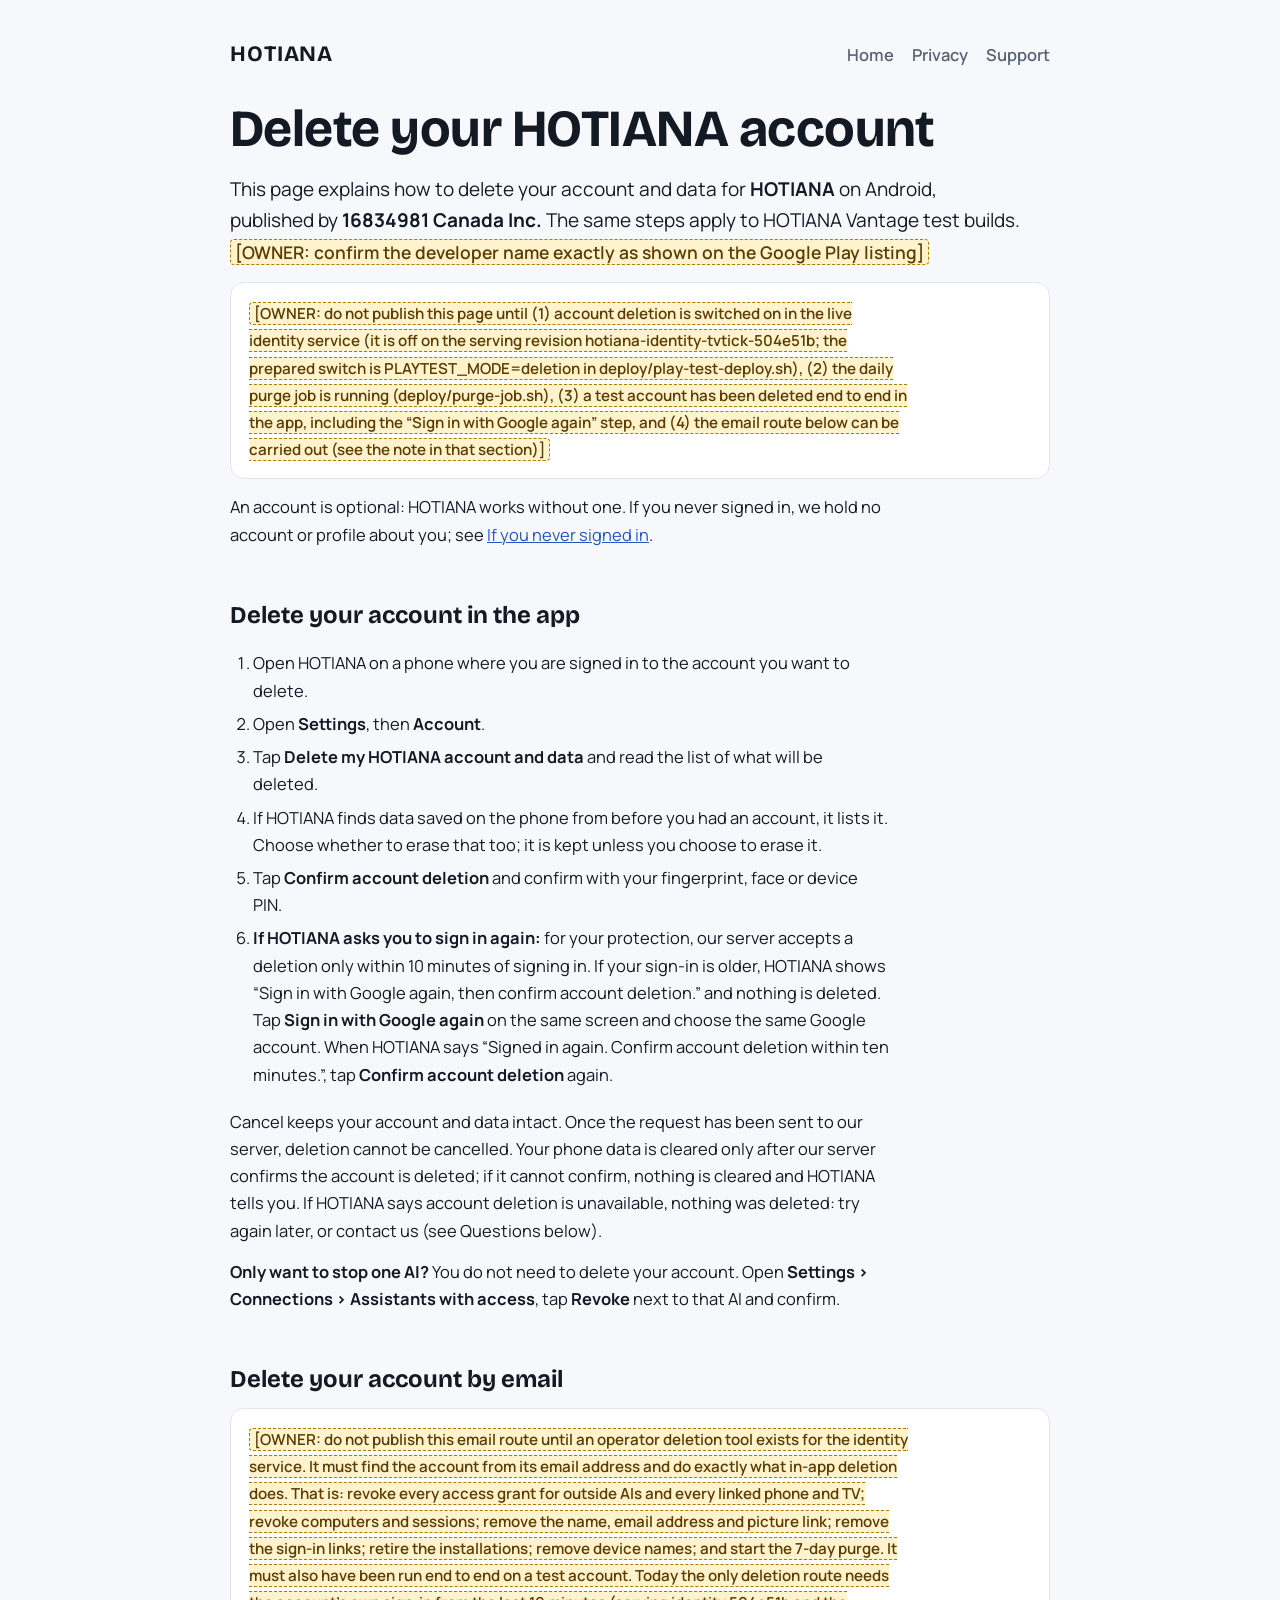
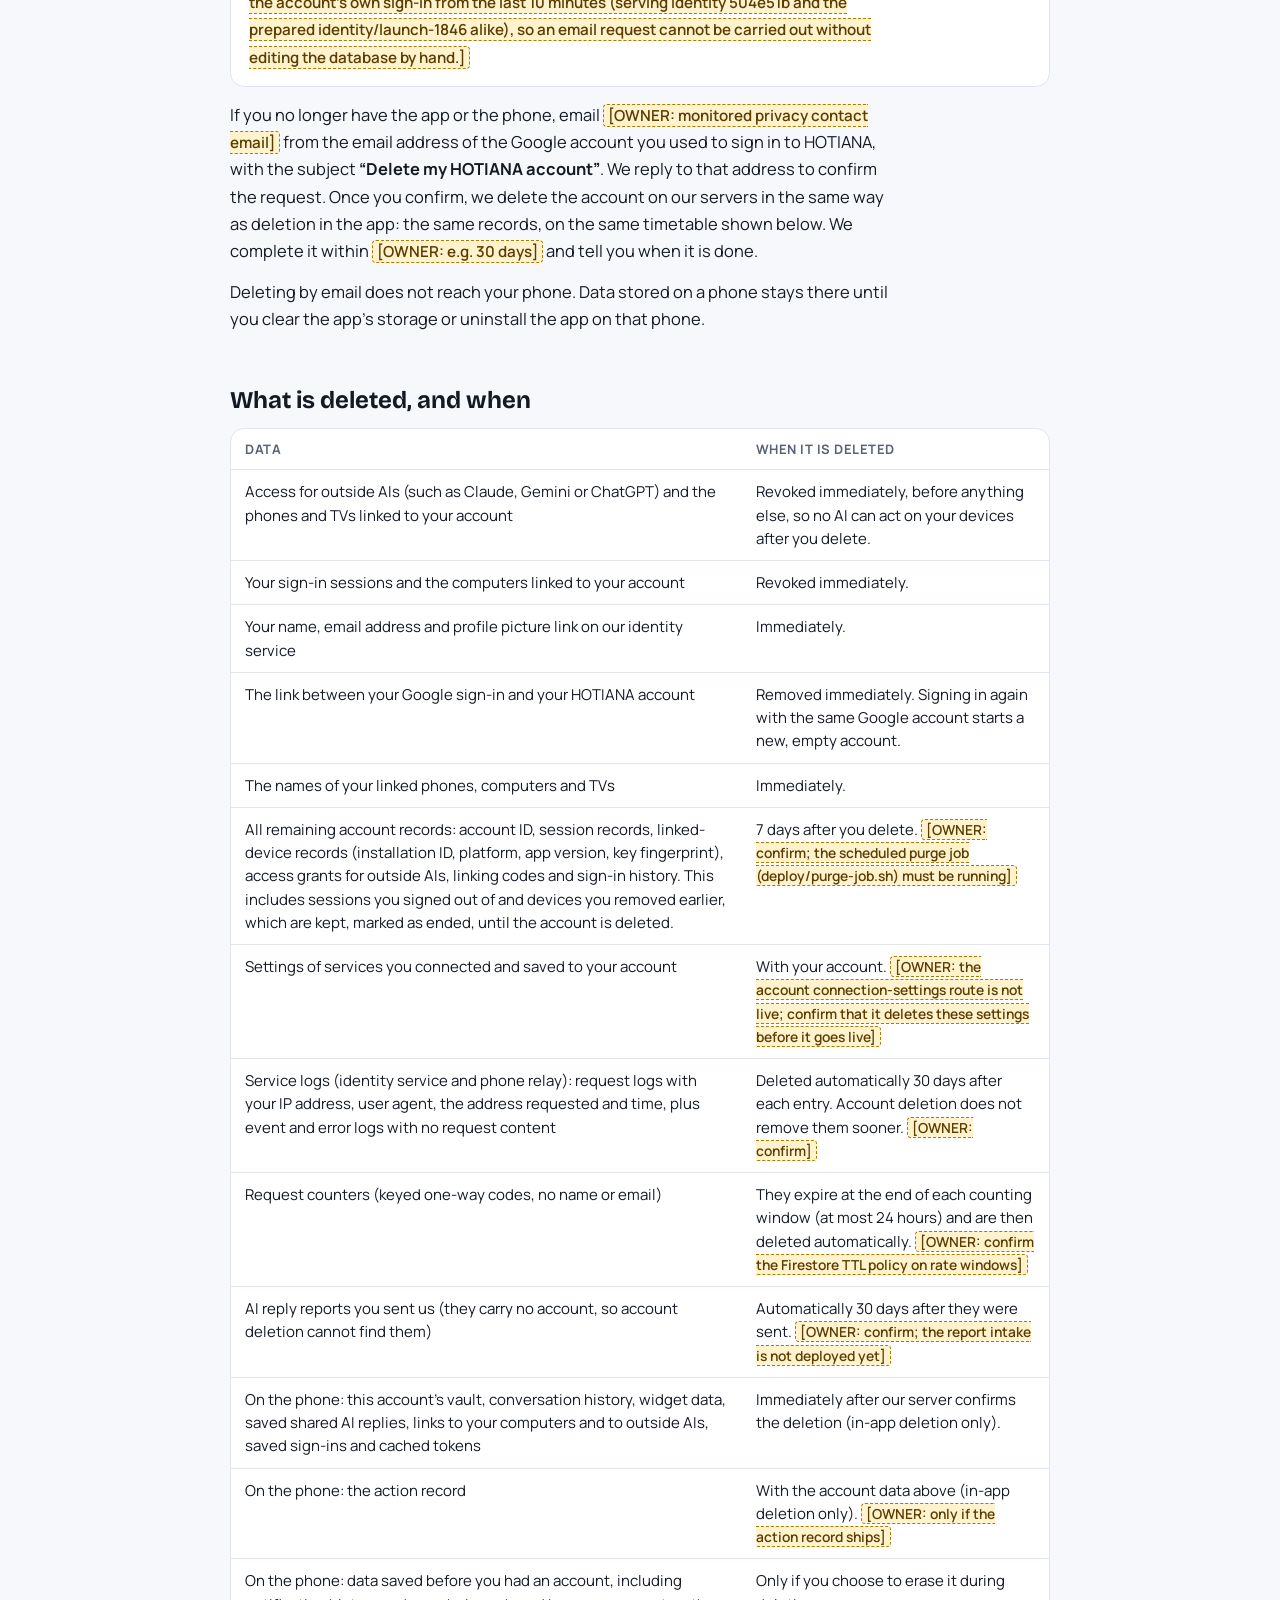
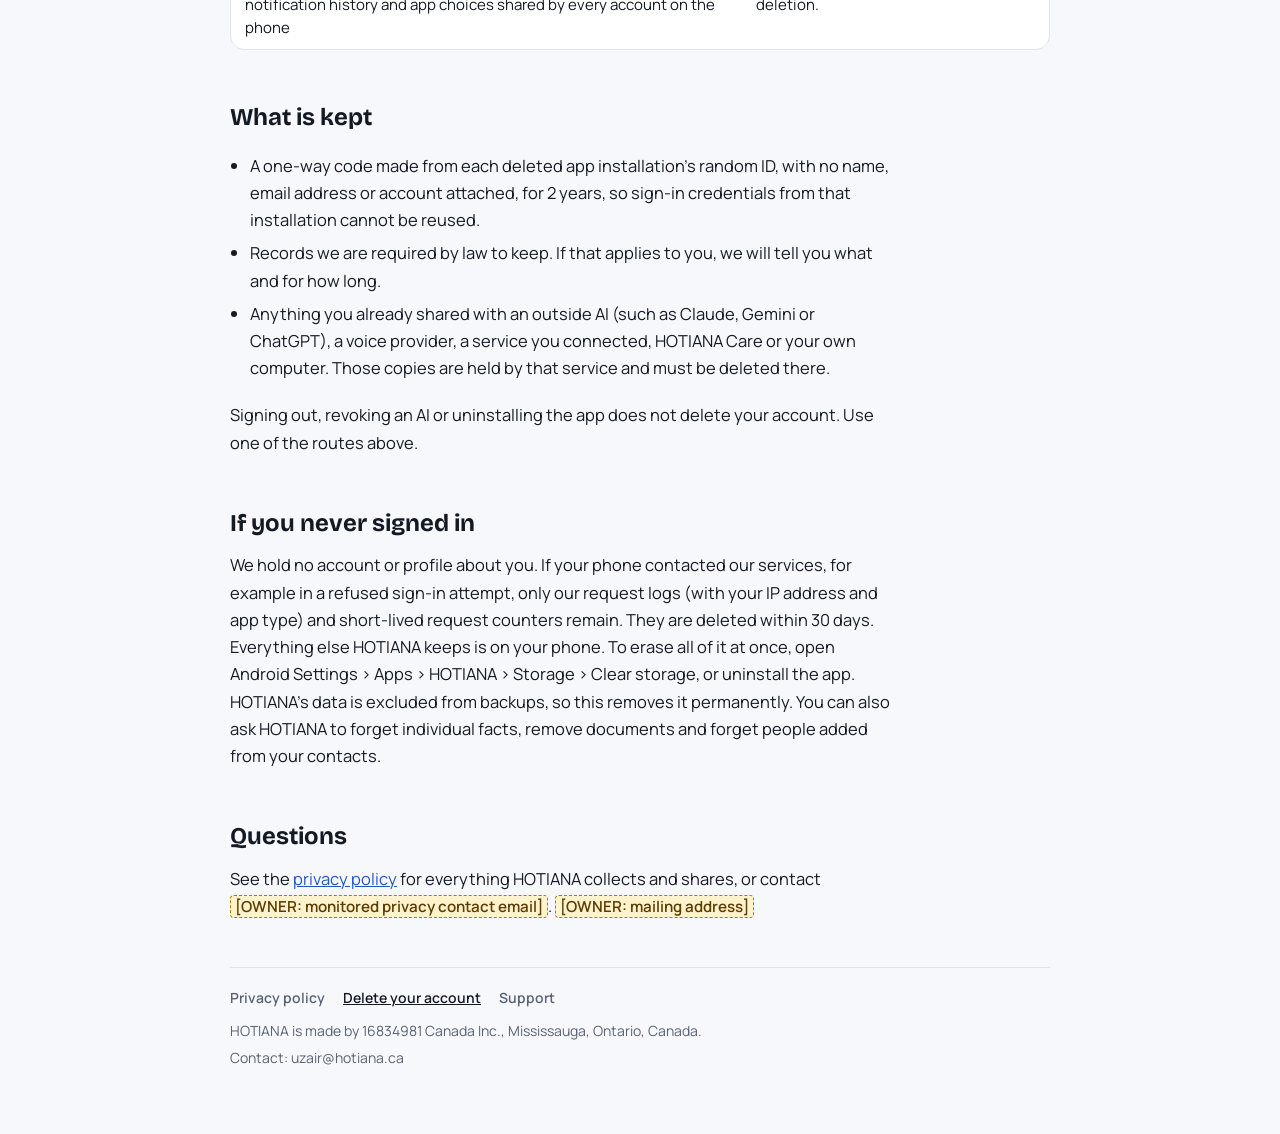
==== commit f9645735: "play(1846): D-270 deletion gates on the privacy page, relay-in-background wording, tighter deletion " ====
--- a/delete-account/index.html
+++ b/delete-account/index.html
@@ -30,7 +30,7 @@
         <li>Tap <strong>Confirm account deletion</strong> and confirm with your fingerprint, face or device PIN.</li>
         <li><strong>If HOTIANA asks you to sign in again:</strong> for your protection, our server accepts a deletion only within 10 minutes of signing in. If your sign-in is older, HOTIANA shows &ldquo;Sign in with Google again, then confirm account deletion.&rdquo; and nothing is deleted. Tap <strong>Sign in with Google again</strong> on the same screen and choose the same Google account. When HOTIANA says &ldquo;Signed in again. Confirm account deletion within ten minutes.&rdquo;, tap <strong>Confirm account deletion</strong> again.</li>
       </ol>
-      <p>Cancel keeps your account and data intact. Once the request has been sent to our server, deletion cannot be cancelled. Your phone data is cleared only after our server confirms the account is deleted; if it cannot confirm, nothing is cleared and HOTIANA tells you. If HOTIANA says account deletion is unavailable, nothing was deleted: try again later, or use the email route below.</p>
+      <p>Cancel keeps your account and data intact. Once the request has been sent to our server, deletion cannot be cancelled. Your phone data is cleared only after our server confirms the account is deleted; if it cannot confirm, nothing is cleared and HOTIANA tells you. If HOTIANA says account deletion is unavailable, nothing was deleted: try again later, or contact us (see Questions below).</p>
       <p><strong>Only want to stop one AI?</strong> You do not need to delete your account. Open <strong>Settings &rsaquo; Connections &rsaquo; Assistants with access</strong>, tap <strong>Revoke</strong> next to that AI and confirm.</p>
     </section>
 
@@ -54,7 +54,7 @@
           <tr><td data-label="Data">All remaining account records: account ID, session records, linked-device records (installation ID, platform, app version, key fingerprint), access grants for outside AIs, linking codes and sign-in history. This includes sessions you signed out of and devices you removed earlier, which are kept, marked as ended, until the account is deleted.</td><td data-label="When it is deleted">7 days after you delete. <span class="owner">[OWNER: confirm; the scheduled purge job (deploy/purge-job.sh) must be running]</span></td></tr>
           <tr><td data-label="Data">Settings of services you connected and saved to your account</td><td data-label="When it is deleted">With your account. <span class="owner">[OWNER: the account connection-settings route is not live; confirm that it deletes these settings before it goes live]</span></td></tr>
           <tr><td data-label="Data">Service logs (identity service and phone relay): request logs with your IP address, user agent, the address requested and time, plus event and error logs with no request content</td><td data-label="When it is deleted">Deleted automatically 30 days after each entry. Account deletion does not remove them sooner. <span class="owner">[OWNER: confirm]</span></td></tr>
-          <tr><td data-label="Data">Request counters (keyed one-way codes, no name or email)</td><td data-label="When it is deleted">At the end of each counting window, at most 24 hours.</td></tr>
+          <tr><td data-label="Data">Request counters (keyed one-way codes, no name or email)</td><td data-label="When it is deleted">They expire at the end of each counting window (at most 24 hours) and are then deleted automatically. <span class="owner">[OWNER: confirm the Firestore TTL policy on rate windows]</span></td></tr>
           <tr><td data-label="Data">AI reply reports you sent us (they carry no account, so account deletion cannot find them)</td><td data-label="When it is deleted">Automatically 30 days after they were sent. <span class="owner">[OWNER: confirm; the report intake is not deployed yet]</span></td></tr>
           <tr><td data-label="Data">On the phone: this account's vault, conversation history, widget data, saved shared AI replies, links to your computers and to outside AIs, saved sign-ins and cached tokens</td><td data-label="When it is deleted">Immediately after our server confirms the deletion (in-app deletion only).</td></tr>
           <tr><td data-label="Data">On the phone: the action record</td><td data-label="When it is deleted">With the account data above (in-app deletion only). <span class="owner">[OWNER: only if the action record ships]</span></td></tr>
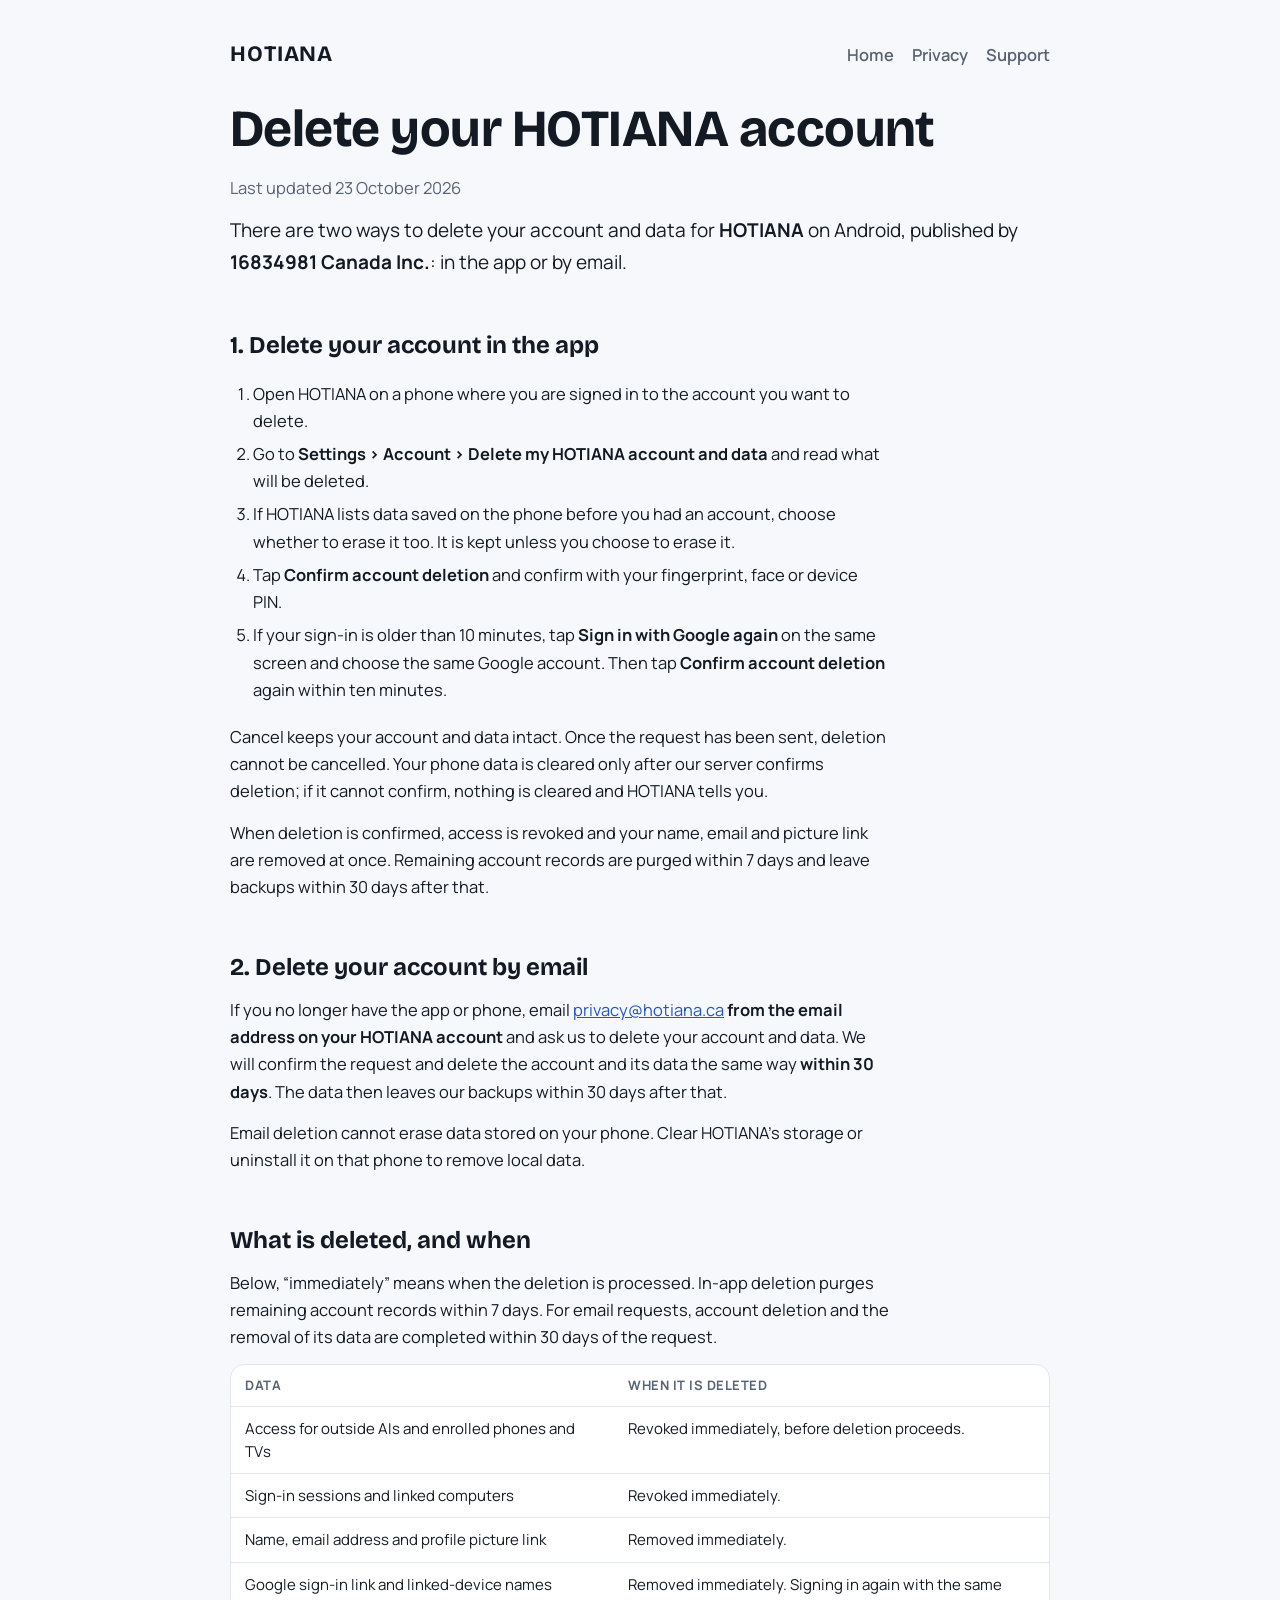
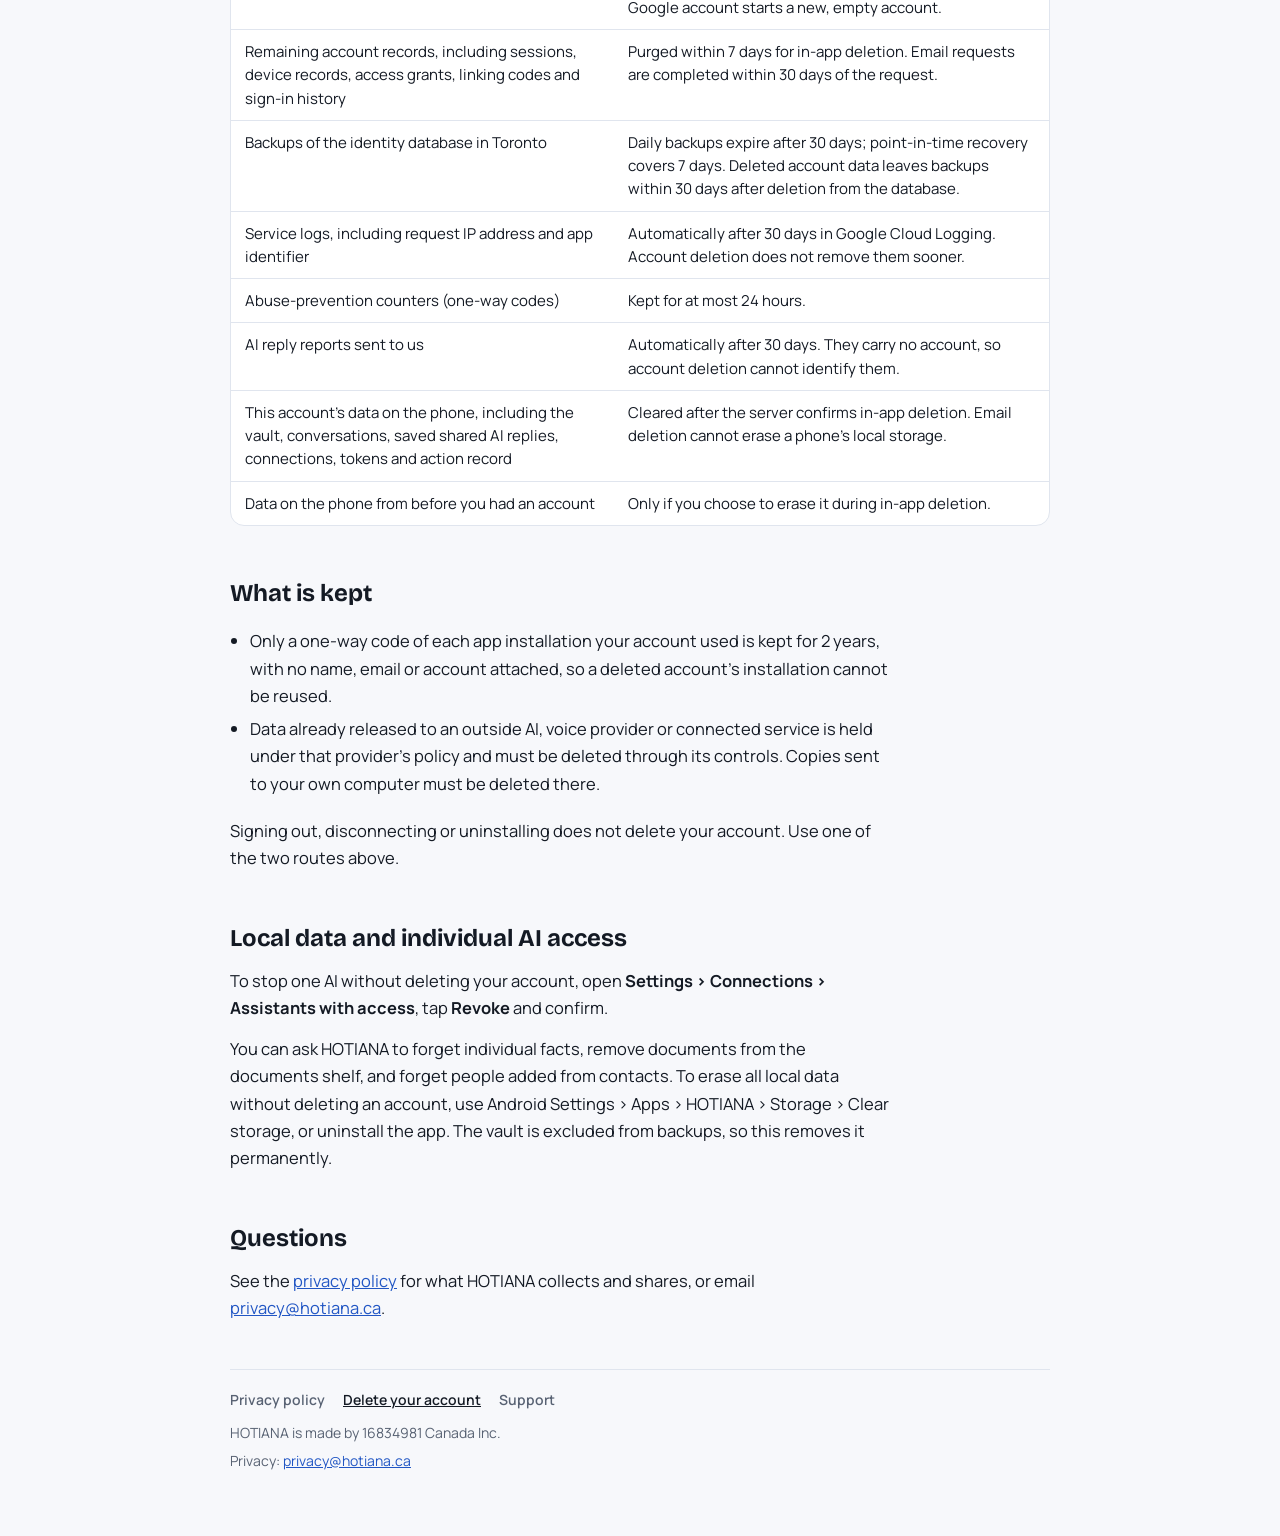
==== commit 99c96ffd: "site: privacy and account-deletion pages match the approved 23 Oct app policy; all owner spans resol" ====
--- a/delete-account/index.html
+++ b/delete-account/index.html
@@ -15,50 +15,46 @@
   <main class="policy">
     <section>
       <h1>Delete your HOTIANA account</h1>
-      <p class="lede">This page explains how to delete your account and data for <strong>HOTIANA</strong> on Android, published by <strong>16834981 Canada Inc.</strong> The same steps apply to HOTIANA Vantage test builds. <span class="owner">[OWNER: confirm the developer name exactly as shown on the Google Play listing]</span></p>
-      <div class="notice"><p><span class="owner">[OWNER: do not publish this page until (1) account deletion is switched on in the live identity service (it is off on the serving revision hotiana-identity-tvtick-504e51b; the prepared switch is PLAYTEST_MODE=deletion in deploy/play-test-deploy.sh), (2) the daily purge job is running (deploy/purge-job.sh), (3) a test account has been deleted end to end in the app, including the &ldquo;Sign in with Google again&rdquo; step, and (4) the email route below can be carried out (see the note in that section)]</span></p></div>
-      <p>An account is optional: HOTIANA works without one. If you never signed in, we hold no account or profile about you; see <a href="#no-account">If you never signed in</a>.</p>
+      <p class="muted">Last updated 23 October 2026</p>
+      <p class="lede">There are two ways to delete your account and data for <strong>HOTIANA</strong> on Android, published by <strong>16834981 Canada Inc.</strong>: in the app or by email.</p>
     </section>
 
     <section>
-      <h2>Delete your account in the app</h2>
+      <h2>1. Delete your account in the app</h2>
       <ol>
         <li>Open HOTIANA on a phone where you are signed in to the account you want to delete.</li>
-        <li>Open <strong>Settings</strong>, then <strong>Account</strong>.</li>
-        <li>Tap <strong>Delete my HOTIANA account and data</strong> and read the list of what will be deleted.</li>
-        <li>If HOTIANA finds data saved on the phone from before you had an account, it lists it. Choose whether to erase that too; it is kept unless you choose to erase it.</li>
+        <li>Go to <strong>Settings &rsaquo; Account &rsaquo; Delete my HOTIANA account and data</strong> and read what will be deleted.</li>
+        <li>If HOTIANA lists data saved on the phone before you had an account, choose whether to erase it too. It is kept unless you choose to erase it.</li>
         <li>Tap <strong>Confirm account deletion</strong> and confirm with your fingerprint, face or device PIN.</li>
-        <li><strong>If HOTIANA asks you to sign in again:</strong> for your protection, our server accepts a deletion only within 10 minutes of signing in. If your sign-in is older, HOTIANA shows &ldquo;Sign in with Google again, then confirm account deletion.&rdquo; and nothing is deleted. Tap <strong>Sign in with Google again</strong> on the same screen and choose the same Google account. When HOTIANA says &ldquo;Signed in again. Confirm account deletion within ten minutes.&rdquo;, tap <strong>Confirm account deletion</strong> again.</li>
+        <li>If your sign-in is older than 10 minutes, tap <strong>Sign in with Google again</strong> on the same screen and choose the same Google account. Then tap <strong>Confirm account deletion</strong> again within ten minutes.</li>
       </ol>
-      <p>Cancel keeps your account and data intact. Once the request has been sent to our server, deletion cannot be cancelled. Your phone data is cleared only after our server confirms the account is deleted; if it cannot confirm, nothing is cleared and HOTIANA tells you. If HOTIANA says account deletion is unavailable, nothing was deleted: try again later, or contact us (see Questions below).</p>
-      <p><strong>Only want to stop one AI?</strong> You do not need to delete your account. Open <strong>Settings &rsaquo; Connections &rsaquo; Assistants with access</strong>, tap <strong>Revoke</strong> next to that AI and confirm.</p>
+      <p>Cancel keeps your account and data intact. Once the request has been sent, deletion cannot be cancelled. Your phone data is cleared only after our server confirms deletion; if it cannot confirm, nothing is cleared and HOTIANA tells you.</p>
+      <p>When deletion is confirmed, access is revoked and your name, email and picture link are removed at once. Remaining account records are purged within 7 days and leave backups within 30 days after that.</p>
     </section>
 
     <section>
-      <h2>Delete your account by email</h2>
-      <div class="notice"><p><span class="owner">[OWNER: do not publish this email route until an operator deletion tool exists for the identity service. It must find the account from its email address and do exactly what in-app deletion does. That is: revoke every access grant for outside AIs and every linked phone and TV; revoke computers and sessions; remove the name, email address and picture link; remove the sign-in links; retire the installations; remove device names; and start the 7-day purge. It must also have been run end to end on a test account. Today the only deletion route needs the account's own sign-in from the last 10 minutes (serving identity 504e51b and the prepared identity/launch-1846 alike), so an email request cannot be carried out without editing the database by hand.]</span></p></div>
-      <p>If you no longer have the app or the phone, email <span class="owner">[OWNER: monitored privacy contact email]</span> from the email address of the Google account you used to sign in to HOTIANA, with the subject <strong>&ldquo;Delete my HOTIANA account&rdquo;</strong>. We reply to that address to confirm the request. Once you confirm, we delete the account on our servers in the same way as deletion in the app: the same records, on the same timetable shown below. We complete it within <span class="owner">[OWNER: e.g. 30 days]</span> and tell you when it is done.</p>
-      <p>Deleting by email does not reach your phone. Data stored on a phone stays there until you clear the app's storage or uninstall the app on that phone.</p>
+      <h2>2. Delete your account by email</h2>
+      <p>If you no longer have the app or phone, email <a href="mailto:privacy@hotiana.ca">privacy@hotiana.ca</a> <strong>from the email address on your HOTIANA account</strong> and ask us to delete your account and data. We will confirm the request and delete the account and its data the same way <strong>within 30 days</strong>. The data then leaves our backups within 30 days after that.</p>
+      <p>Email deletion cannot erase data stored on your phone. Clear HOTIANA's storage or uninstall it on that phone to remove local data.</p>
     </section>
 
     <section>
       <h2>What is deleted, and when</h2>
+      <p>Below, &ldquo;immediately&rdquo; means when the deletion is processed. In-app deletion purges remaining account records within 7 days. For email requests, account deletion and the removal of its data are completed within 30 days of the request.</p>
       <div class="table-wrap"><table>
         <thead><tr><th>Data</th><th>When it is deleted</th></tr></thead>
         <tbody>
-          <tr><td data-label="Data">Access for outside AIs (such as Claude, Gemini or ChatGPT) and the phones and TVs linked to your account</td><td data-label="When it is deleted">Revoked immediately, before anything else, so no AI can act on your devices after you delete.</td></tr>
-          <tr><td data-label="Data">Your sign-in sessions and the computers linked to your account</td><td data-label="When it is deleted">Revoked immediately.</td></tr>
-          <tr><td data-label="Data">Your name, email address and profile picture link on our identity service</td><td data-label="When it is deleted">Immediately.</td></tr>
-          <tr><td data-label="Data">The link between your Google sign-in and your HOTIANA account</td><td data-label="When it is deleted">Removed immediately. Signing in again with the same Google account starts a new, empty account.</td></tr>
-          <tr><td data-label="Data">The names of your linked phones, computers and TVs</td><td data-label="When it is deleted">Immediately.</td></tr>
-          <tr><td data-label="Data">All remaining account records: account ID, session records, linked-device records (installation ID, platform, app version, key fingerprint), access grants for outside AIs, linking codes and sign-in history. This includes sessions you signed out of and devices you removed earlier, which are kept, marked as ended, until the account is deleted.</td><td data-label="When it is deleted">7 days after you delete. <span class="owner">[OWNER: confirm; the scheduled purge job (deploy/purge-job.sh) must be running]</span></td></tr>
-          <tr><td data-label="Data">Settings of services you connected and saved to your account</td><td data-label="When it is deleted">With your account. <span class="owner">[OWNER: the account connection-settings route is not live; confirm that it deletes these settings before it goes live]</span></td></tr>
-          <tr><td data-label="Data">Service logs (identity service and phone relay): request logs with your IP address, user agent, the address requested and time, plus event and error logs with no request content</td><td data-label="When it is deleted">Deleted automatically 30 days after each entry. Account deletion does not remove them sooner. <span class="owner">[OWNER: confirm]</span></td></tr>
-          <tr><td data-label="Data">Request counters (keyed one-way codes, no name or email)</td><td data-label="When it is deleted">They expire at the end of each counting window (at most 24 hours) and are then deleted automatically. <span class="owner">[OWNER: confirm the Firestore TTL policy on rate windows]</span></td></tr>
-          <tr><td data-label="Data">AI reply reports you sent us (they carry no account, so account deletion cannot find them)</td><td data-label="When it is deleted">Automatically 30 days after they were sent. <span class="owner">[OWNER: confirm; the report intake is not deployed yet]</span></td></tr>
-          <tr><td data-label="Data">On the phone: this account's vault, conversation history, widget data, saved shared AI replies, links to your computers and to outside AIs, saved sign-ins and cached tokens</td><td data-label="When it is deleted">Immediately after our server confirms the deletion (in-app deletion only).</td></tr>
-          <tr><td data-label="Data">On the phone: the action record</td><td data-label="When it is deleted">With the account data above (in-app deletion only). <span class="owner">[OWNER: only if the action record ships]</span></td></tr>
-          <tr><td data-label="Data">On the phone: data saved before you had an account, including notification history and app choices shared by every account on the phone</td><td data-label="When it is deleted">Only if you choose to erase it during deletion.</td></tr>
+          <tr><td data-label="Data">Access for outside AIs and enrolled phones and TVs</td><td data-label="When it is deleted">Revoked immediately, before deletion proceeds.</td></tr>
+          <tr><td data-label="Data">Sign-in sessions and linked computers</td><td data-label="When it is deleted">Revoked immediately.</td></tr>
+          <tr><td data-label="Data">Name, email address and profile picture link</td><td data-label="When it is deleted">Removed immediately.</td></tr>
+          <tr><td data-label="Data">Google sign-in link and linked-device names</td><td data-label="When it is deleted">Removed immediately. Signing in again with the same Google account starts a new, empty account.</td></tr>
+          <tr><td data-label="Data">Remaining account records, including sessions, device records, access grants, linking codes and sign-in history</td><td data-label="When it is deleted">Purged within 7 days for in-app deletion. Email requests are completed within 30 days of the request.</td></tr>
+          <tr><td data-label="Data">Backups of the identity database in Toronto</td><td data-label="When it is deleted">Daily backups expire after 30 days; point-in-time recovery covers 7 days. Deleted account data leaves backups within 30 days after deletion from the database.</td></tr>
+          <tr><td data-label="Data">Service logs, including request IP address and app identifier</td><td data-label="When it is deleted">Automatically after 30 days in Google Cloud Logging. Account deletion does not remove them sooner.</td></tr>
+          <tr><td data-label="Data">Abuse-prevention counters (one-way codes)</td><td data-label="When it is deleted">Kept for at most 24 hours.</td></tr>
+          <tr><td data-label="Data">AI reply reports sent to us</td><td data-label="When it is deleted">Automatically after 30 days. They carry no account, so account deletion cannot identify them.</td></tr>
+          <tr><td data-label="Data">This account's data on the phone, including the vault, conversations, saved shared AI replies, connections, tokens and action record</td><td data-label="When it is deleted">Cleared after the server confirms in-app deletion. Email deletion cannot erase a phone's local storage.</td></tr>
+          <tr><td data-label="Data">Data on the phone from before you had an account</td><td data-label="When it is deleted">Only if you choose to erase it during in-app deletion.</td></tr>
         </tbody>
       </table></div>
     </section>
@@ -66,27 +62,27 @@
     <section>
       <h2>What is kept</h2>
       <ul>
-        <li>A one-way code made from each deleted app installation's random ID, with no name, email address or account attached, for 2 years, so sign-in credentials from that installation cannot be reused.</li>
-        <li>Records we are required by law to keep. If that applies to you, we will tell you what and for how long.</li>
-        <li>Anything you already shared with an outside AI (such as Claude, Gemini or ChatGPT), a voice provider, a service you connected, HOTIANA Care or your own computer. Those copies are held by that service and must be deleted there.</li>
+        <li>Only a one-way code of each app installation your account used is kept for 2 years, with no name, email or account attached, so a deleted account's installation cannot be reused.</li>
+        <li>Data already released to an outside AI, voice provider or connected service is held under that provider's policy and must be deleted through its controls. Copies sent to your own computer must be deleted there.</li>
       </ul>
-      <p>Signing out, revoking an AI or uninstalling the app does not delete your account. Use one of the routes above.</p>
+      <p>Signing out, disconnecting or uninstalling does not delete your account. Use one of the two routes above.</p>
     </section>
 
-    <section id="no-account">
-      <h2>If you never signed in</h2>
-      <p>We hold no account or profile about you. If your phone contacted our services, for example in a refused sign-in attempt, only our request logs (with your IP address and app type) and short-lived request counters remain. They are deleted within 30 days. Everything else HOTIANA keeps is on your phone. To erase all of it at once, open Android Settings &rsaquo; Apps &rsaquo; HOTIANA &rsaquo; Storage &rsaquo; Clear storage, or uninstall the app. HOTIANA's data is excluded from backups, so this removes it permanently. You can also ask HOTIANA to forget individual facts, remove documents and forget people added from your contacts.</p>
+    <section>
+      <h2>Local data and individual AI access</h2>
+      <p>To stop one AI without deleting your account, open <strong>Settings &rsaquo; Connections &rsaquo; Assistants with access</strong>, tap <strong>Revoke</strong> and confirm.</p>
+      <p>You can ask HOTIANA to forget individual facts, remove documents from the documents shelf, and forget people added from contacts. To erase all local data without deleting an account, use Android Settings &rsaquo; Apps &rsaquo; HOTIANA &rsaquo; Storage &rsaquo; Clear storage, or uninstall the app. The vault is excluded from backups, so this removes it permanently.</p>
     </section>
 
     <section>
       <h2>Questions</h2>
-      <p>See the <a href="/privacy/">privacy policy</a> for everything HOTIANA collects and shares, or contact <span class="owner">[OWNER: monitored privacy contact email]</span>. <span class="owner">[OWNER: mailing address]</span></p>
+      <p>See the <a href="/privacy/">privacy policy</a> for what HOTIANA collects and shares, or email <a href="mailto:privacy@hotiana.ca">privacy@hotiana.ca</a>.</p>
     </section>
   </main>
   <footer>
     <div class="footer-links"><a href="/privacy/">Privacy policy</a><a href="/delete-account/" aria-current="page">Delete your account</a><a href="/support/">Support</a></div>
-    <span>HOTIANA is made by 16834981 Canada Inc., Mississauga, Ontario, Canada.</span>
-    <span>Contact: uzair@hotiana.ca</span>
+    <span>HOTIANA is made by 16834981 Canada Inc.</span>
+    <span>Privacy: <a href="mailto:privacy@hotiana.ca">privacy@hotiana.ca</a></span>
   </footer>
 </div>
 </body>
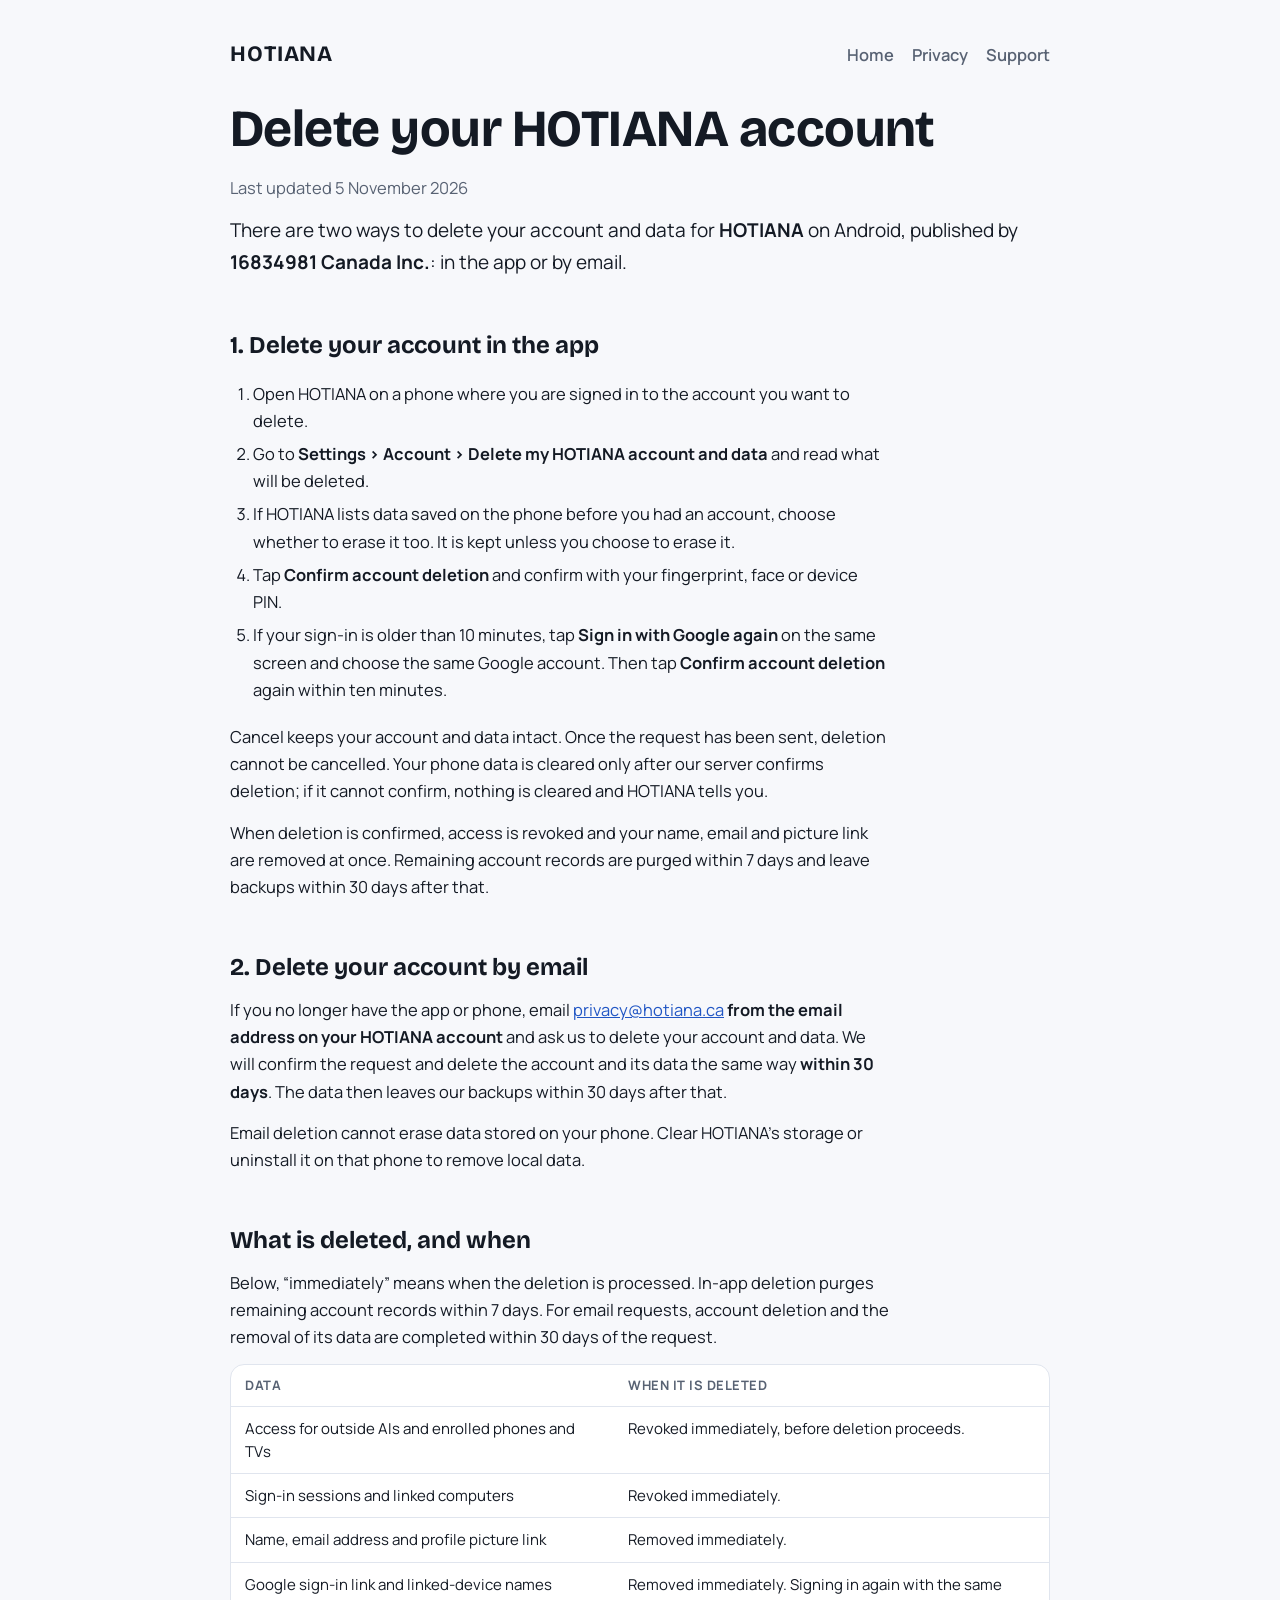
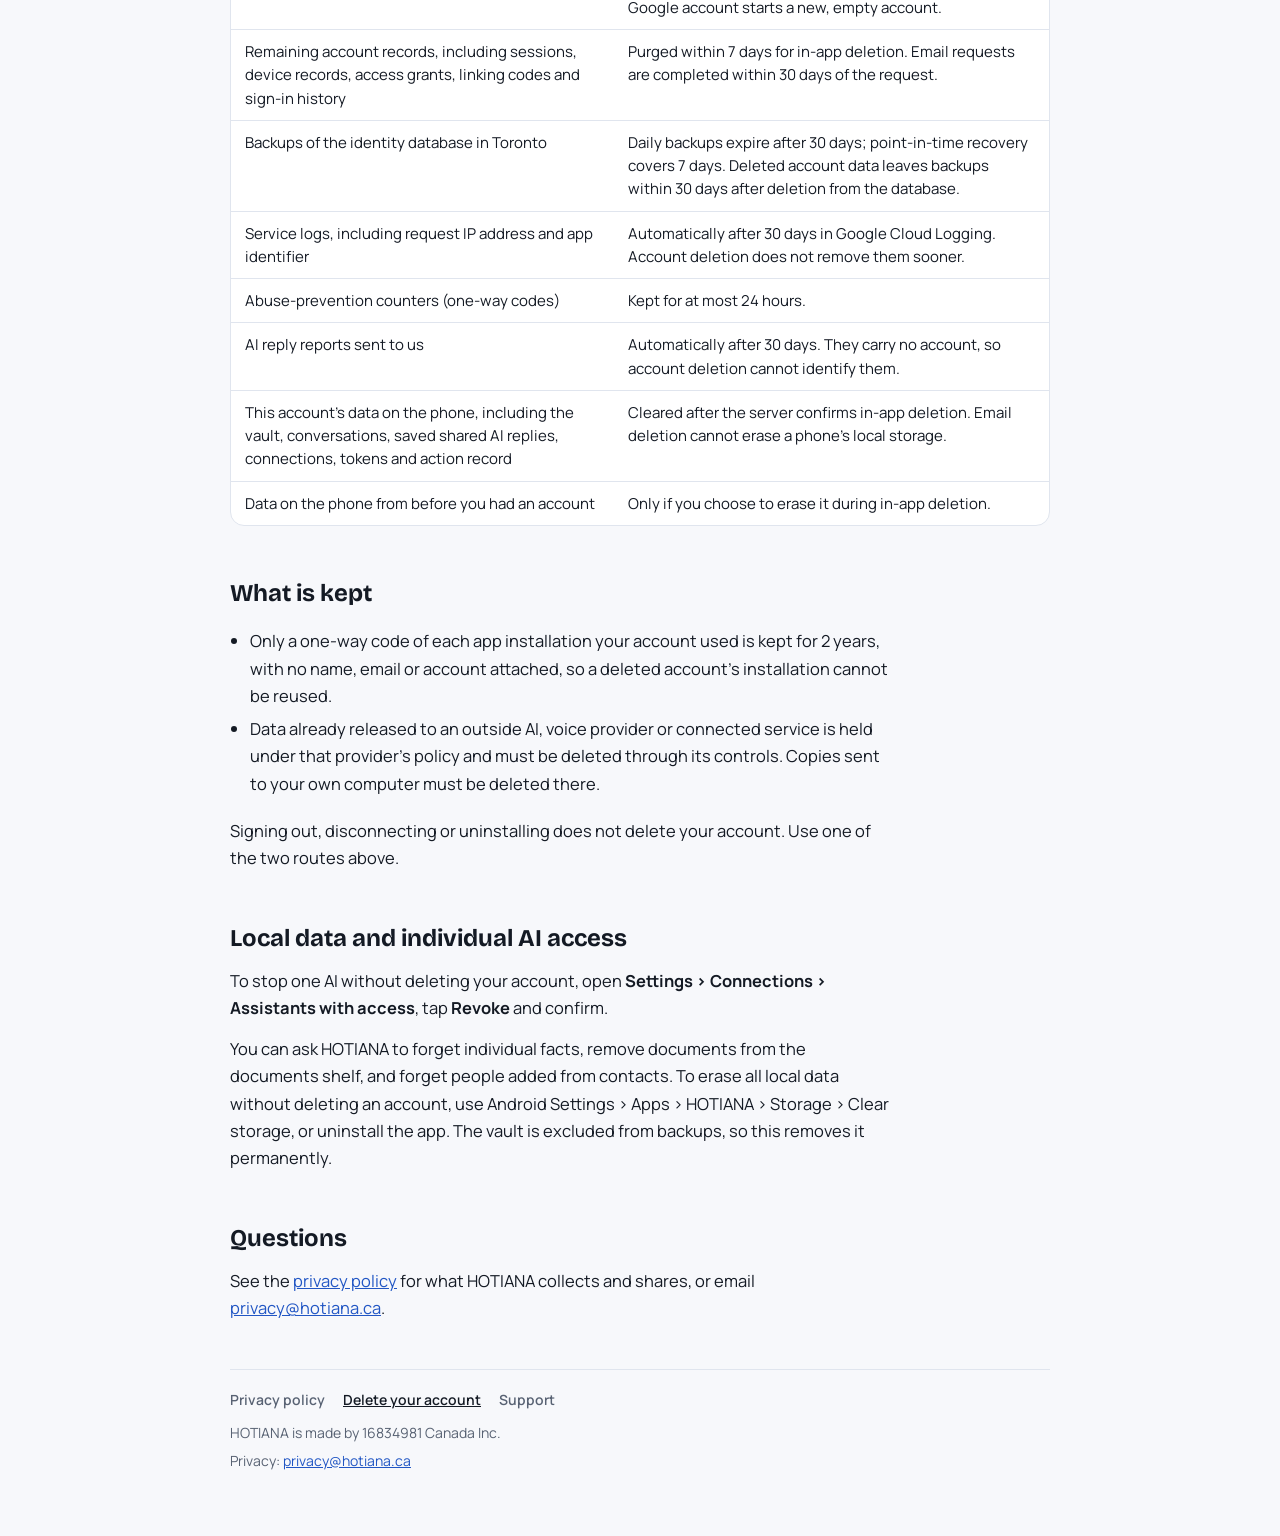
==== commit 0027bc4f: "site: privacy and deletion pages match the app of 5 November, pending the founder's OK Mapbox and th" ====
--- a/delete-account/index.html
+++ b/delete-account/index.html
@@ -15,7 +15,7 @@
   <main class="policy">
     <section>
       <h1>Delete your HOTIANA account</h1>
-      <p class="muted">Last updated 23 October 2026</p>
+      <p class="muted">Last updated 5 November 2026</p>
       <p class="lede">There are two ways to delete your account and data for <strong>HOTIANA</strong> on Android, published by <strong>16834981 Canada Inc.</strong>: in the app or by email.</p>
     </section>
 
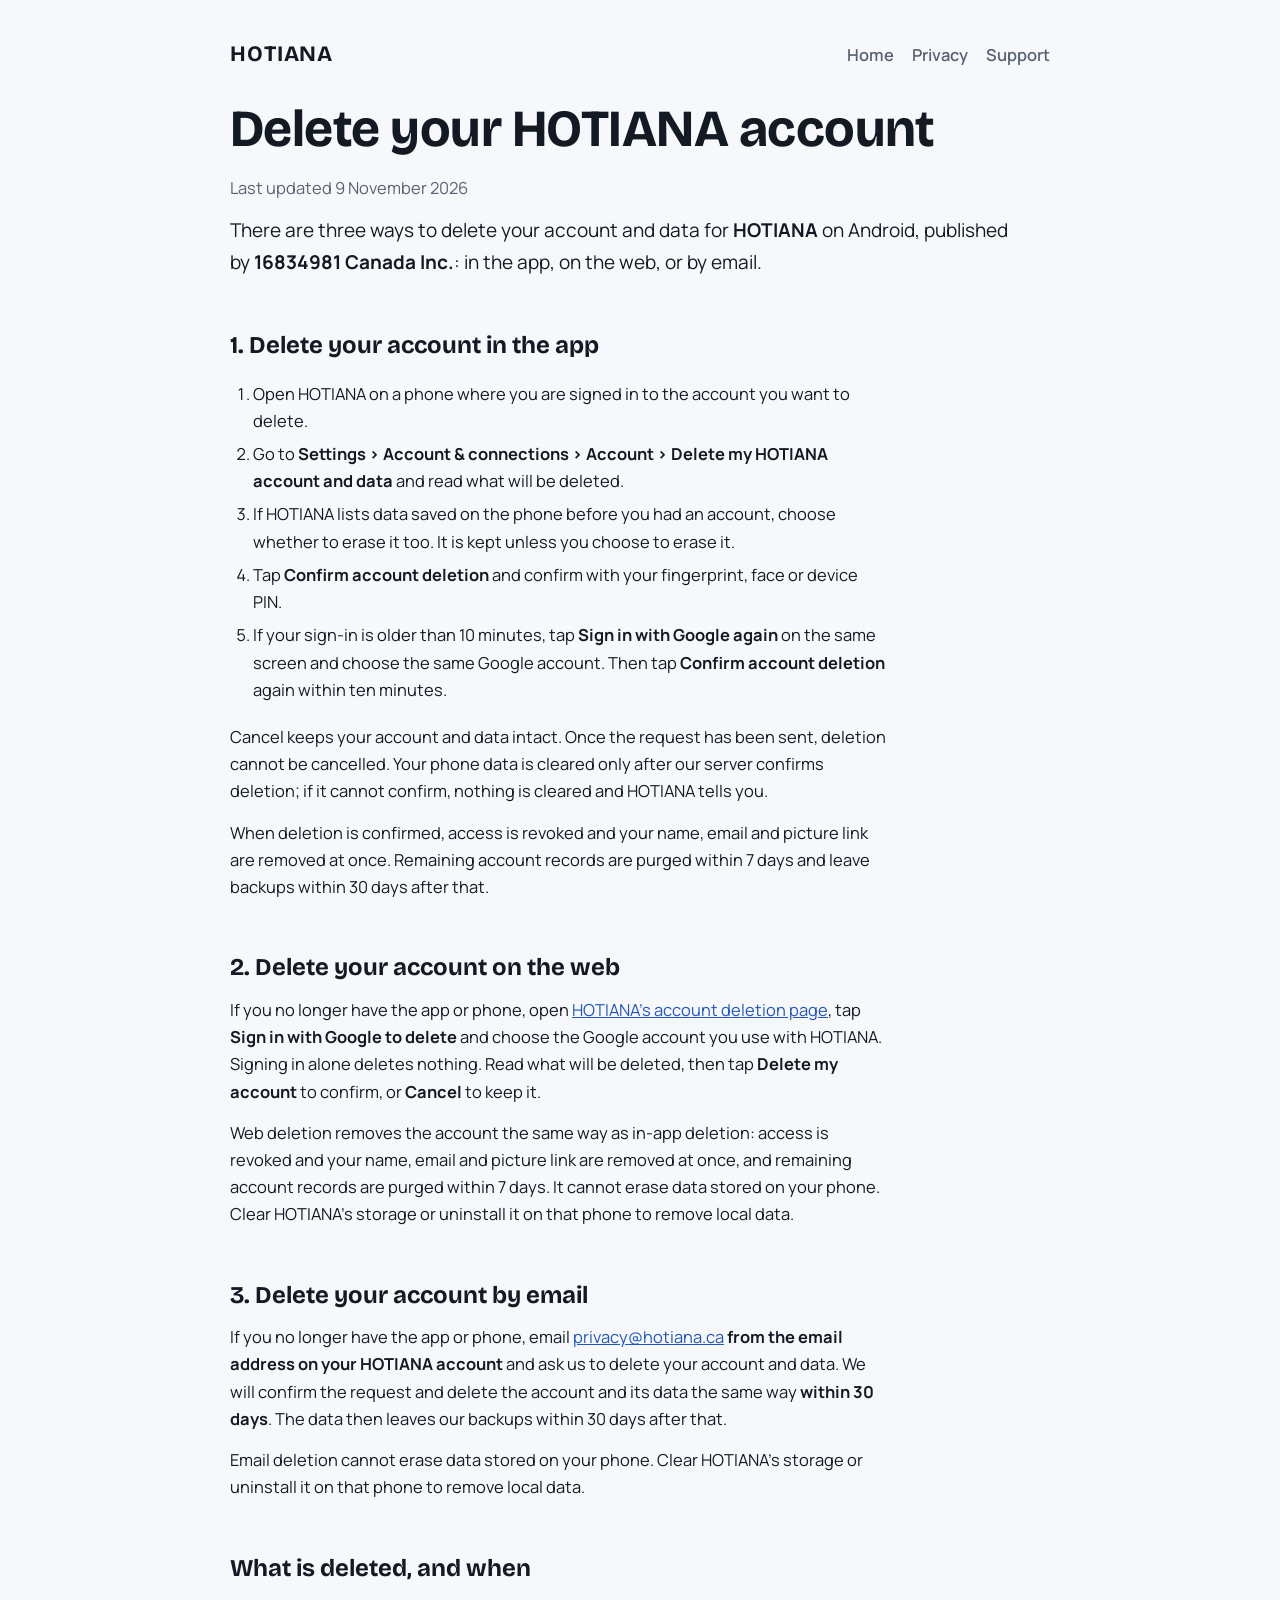
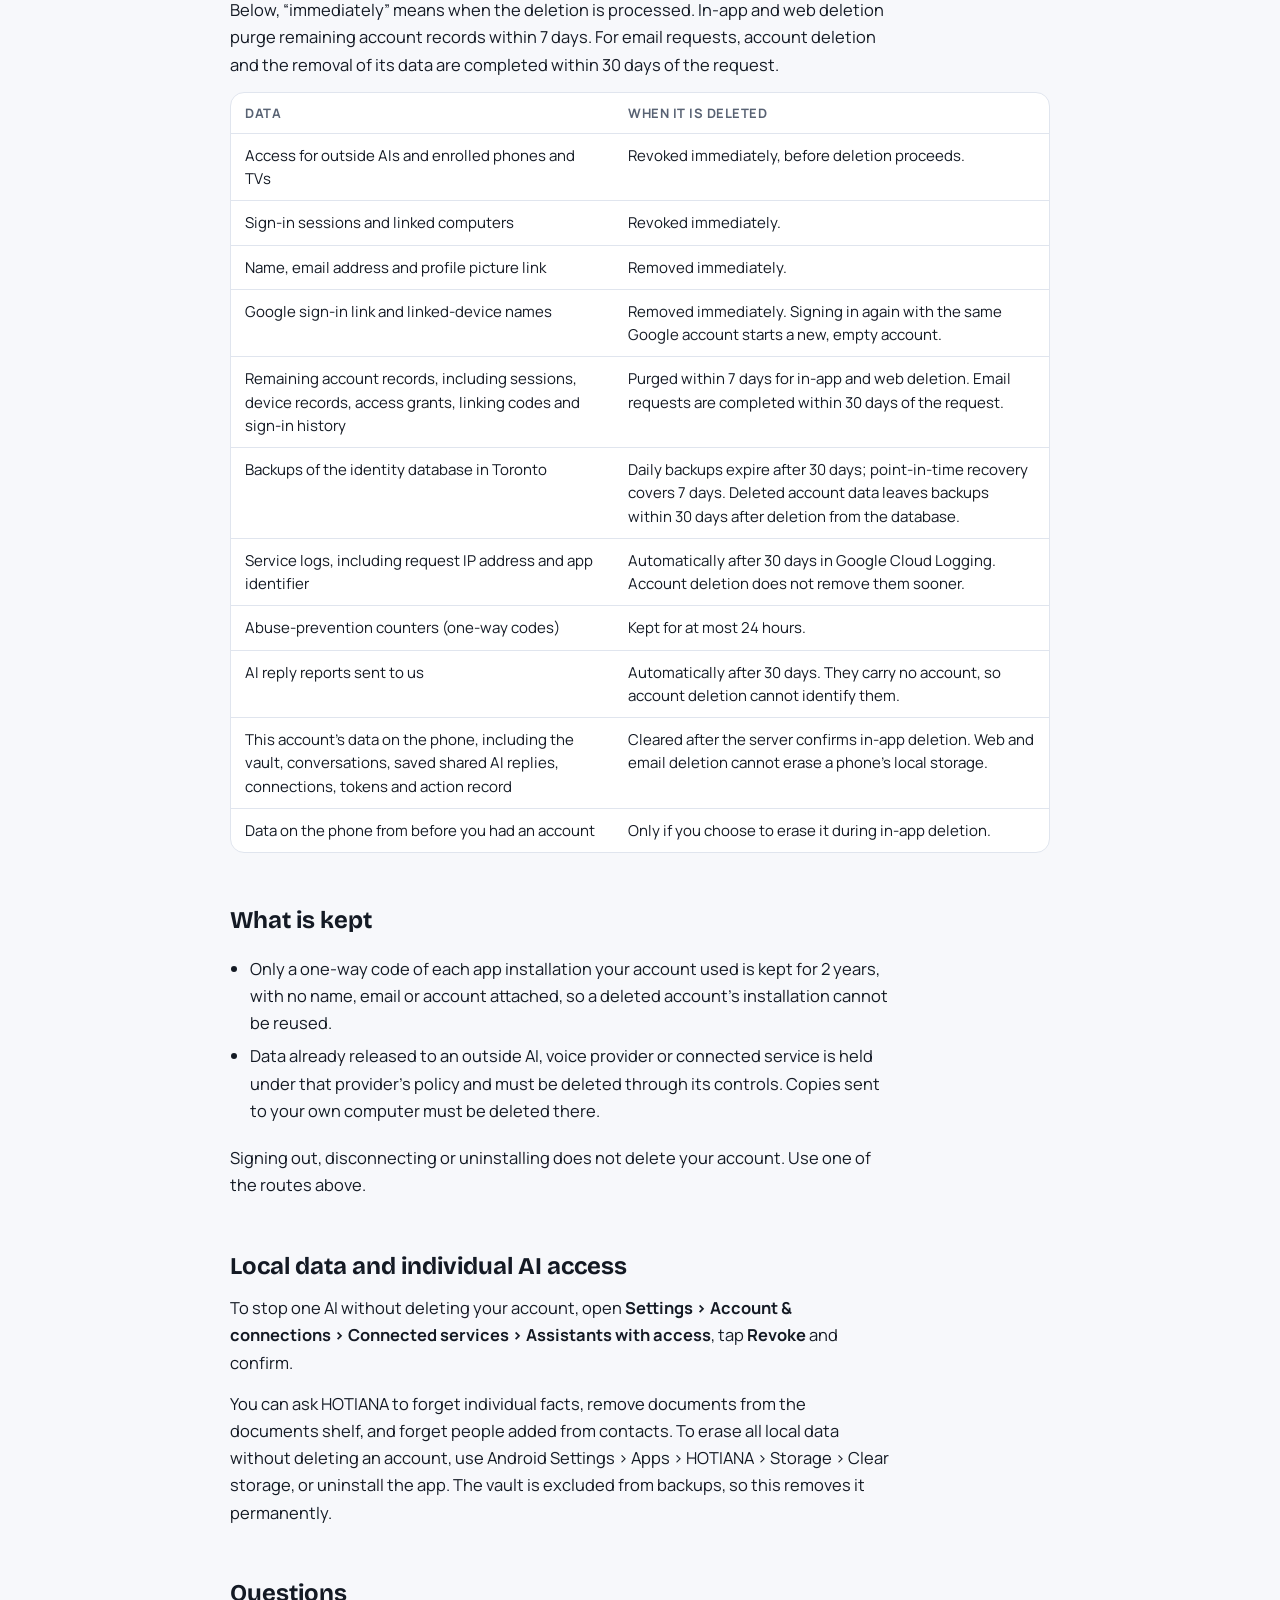
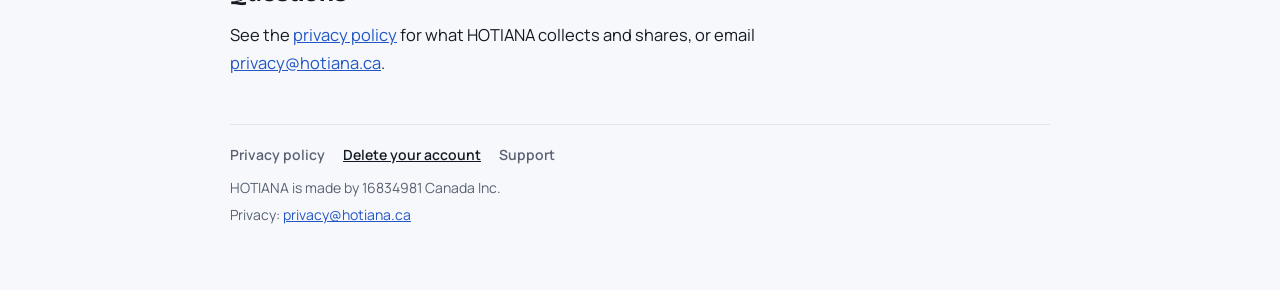
==== commit a7fdce11: "site(R8/R9): settings paths match the 1967 app; add the live web deletion route - Settings paths now" ====
--- a/delete-account/index.html
+++ b/delete-account/index.html
@@ -15,15 +15,15 @@
   <main class="policy">
     <section>
       <h1>Delete your HOTIANA account</h1>
-      <p class="muted">Last updated 5 November 2026</p>
-      <p class="lede">There are two ways to delete your account and data for <strong>HOTIANA</strong> on Android, published by <strong>16834981 Canada Inc.</strong>: in the app or by email.</p>
+      <p class="muted">Last updated 9 November 2026</p>
+      <p class="lede">There are three ways to delete your account and data for <strong>HOTIANA</strong> on Android, published by <strong>16834981 Canada Inc.</strong>: in the app, on the web, or by email.</p>
     </section>
 
     <section>
       <h2>1. Delete your account in the app</h2>
       <ol>
         <li>Open HOTIANA on a phone where you are signed in to the account you want to delete.</li>
-        <li>Go to <strong>Settings &rsaquo; Account &rsaquo; Delete my HOTIANA account and data</strong> and read what will be deleted.</li>
+        <li>Go to <strong>Settings &rsaquo; Account &amp; connections &rsaquo; Account &rsaquo; Delete my HOTIANA account and data</strong> and read what will be deleted.</li>
         <li>If HOTIANA lists data saved on the phone before you had an account, choose whether to erase it too. It is kept unless you choose to erase it.</li>
         <li>Tap <strong>Confirm account deletion</strong> and confirm with your fingerprint, face or device PIN.</li>
         <li>If your sign-in is older than 10 minutes, tap <strong>Sign in with Google again</strong> on the same screen and choose the same Google account. Then tap <strong>Confirm account deletion</strong> again within ten minutes.</li>
@@ -33,14 +33,20 @@
     </section>
 
     <section>
-      <h2>2. Delete your account by email</h2>
+      <h2>2. Delete your account on the web</h2>
+      <p>If you no longer have the app or phone, open <a href="https://hotiana-identity-166068262140.northamerica-northeast2.run.app/account/delete">HOTIANA's account deletion page</a>, tap <strong>Sign in with Google to delete</strong> and choose the Google account you use with HOTIANA. Signing in alone deletes nothing. Read what will be deleted, then tap <strong>Delete my account</strong> to confirm, or <strong>Cancel</strong> to keep it.</p>
+      <p>Web deletion removes the account the same way as in-app deletion: access is revoked and your name, email and picture link are removed at once, and remaining account records are purged within 7 days. It cannot erase data stored on your phone. Clear HOTIANA's storage or uninstall it on that phone to remove local data.</p>
+    </section>
+
+    <section>
+      <h2>3. Delete your account by email</h2>
       <p>If you no longer have the app or phone, email <a href="mailto:privacy@hotiana.ca">privacy@hotiana.ca</a> <strong>from the email address on your HOTIANA account</strong> and ask us to delete your account and data. We will confirm the request and delete the account and its data the same way <strong>within 30 days</strong>. The data then leaves our backups within 30 days after that.</p>
       <p>Email deletion cannot erase data stored on your phone. Clear HOTIANA's storage or uninstall it on that phone to remove local data.</p>
     </section>
 
     <section>
       <h2>What is deleted, and when</h2>
-      <p>Below, &ldquo;immediately&rdquo; means when the deletion is processed. In-app deletion purges remaining account records within 7 days. For email requests, account deletion and the removal of its data are completed within 30 days of the request.</p>
+      <p>Below, &ldquo;immediately&rdquo; means when the deletion is processed. In-app and web deletion purge remaining account records within 7 days. For email requests, account deletion and the removal of its data are completed within 30 days of the request.</p>
       <div class="table-wrap"><table>
         <thead><tr><th>Data</th><th>When it is deleted</th></tr></thead>
         <tbody>
@@ -48,12 +54,12 @@
           <tr><td data-label="Data">Sign-in sessions and linked computers</td><td data-label="When it is deleted">Revoked immediately.</td></tr>
           <tr><td data-label="Data">Name, email address and profile picture link</td><td data-label="When it is deleted">Removed immediately.</td></tr>
           <tr><td data-label="Data">Google sign-in link and linked-device names</td><td data-label="When it is deleted">Removed immediately. Signing in again with the same Google account starts a new, empty account.</td></tr>
-          <tr><td data-label="Data">Remaining account records, including sessions, device records, access grants, linking codes and sign-in history</td><td data-label="When it is deleted">Purged within 7 days for in-app deletion. Email requests are completed within 30 days of the request.</td></tr>
+          <tr><td data-label="Data">Remaining account records, including sessions, device records, access grants, linking codes and sign-in history</td><td data-label="When it is deleted">Purged within 7 days for in-app and web deletion. Email requests are completed within 30 days of the request.</td></tr>
           <tr><td data-label="Data">Backups of the identity database in Toronto</td><td data-label="When it is deleted">Daily backups expire after 30 days; point-in-time recovery covers 7 days. Deleted account data leaves backups within 30 days after deletion from the database.</td></tr>
           <tr><td data-label="Data">Service logs, including request IP address and app identifier</td><td data-label="When it is deleted">Automatically after 30 days in Google Cloud Logging. Account deletion does not remove them sooner.</td></tr>
           <tr><td data-label="Data">Abuse-prevention counters (one-way codes)</td><td data-label="When it is deleted">Kept for at most 24 hours.</td></tr>
           <tr><td data-label="Data">AI reply reports sent to us</td><td data-label="When it is deleted">Automatically after 30 days. They carry no account, so account deletion cannot identify them.</td></tr>
-          <tr><td data-label="Data">This account's data on the phone, including the vault, conversations, saved shared AI replies, connections, tokens and action record</td><td data-label="When it is deleted">Cleared after the server confirms in-app deletion. Email deletion cannot erase a phone's local storage.</td></tr>
+          <tr><td data-label="Data">This account's data on the phone, including the vault, conversations, saved shared AI replies, connections, tokens and action record</td><td data-label="When it is deleted">Cleared after the server confirms in-app deletion. Web and email deletion cannot erase a phone's local storage.</td></tr>
           <tr><td data-label="Data">Data on the phone from before you had an account</td><td data-label="When it is deleted">Only if you choose to erase it during in-app deletion.</td></tr>
         </tbody>
       </table></div>
@@ -65,12 +71,12 @@
         <li>Only a one-way code of each app installation your account used is kept for 2 years, with no name, email or account attached, so a deleted account's installation cannot be reused.</li>
         <li>Data already released to an outside AI, voice provider or connected service is held under that provider's policy and must be deleted through its controls. Copies sent to your own computer must be deleted there.</li>
       </ul>
-      <p>Signing out, disconnecting or uninstalling does not delete your account. Use one of the two routes above.</p>
+      <p>Signing out, disconnecting or uninstalling does not delete your account. Use one of the routes above.</p>
     </section>
 
     <section>
       <h2>Local data and individual AI access</h2>
-      <p>To stop one AI without deleting your account, open <strong>Settings &rsaquo; Connections &rsaquo; Assistants with access</strong>, tap <strong>Revoke</strong> and confirm.</p>
+      <p>To stop one AI without deleting your account, open <strong>Settings &rsaquo; Account &amp; connections &rsaquo; Connected services &rsaquo; Assistants with access</strong>, tap <strong>Revoke</strong> and confirm.</p>
       <p>You can ask HOTIANA to forget individual facts, remove documents from the documents shelf, and forget people added from contacts. To erase all local data without deleting an account, use Android Settings &rsaquo; Apps &rsaquo; HOTIANA &rsaquo; Storage &rsaquo; Clear storage, or uninstall the app. The vault is excluded from backups, so this removes it permanently.</p>
     </section>
 
